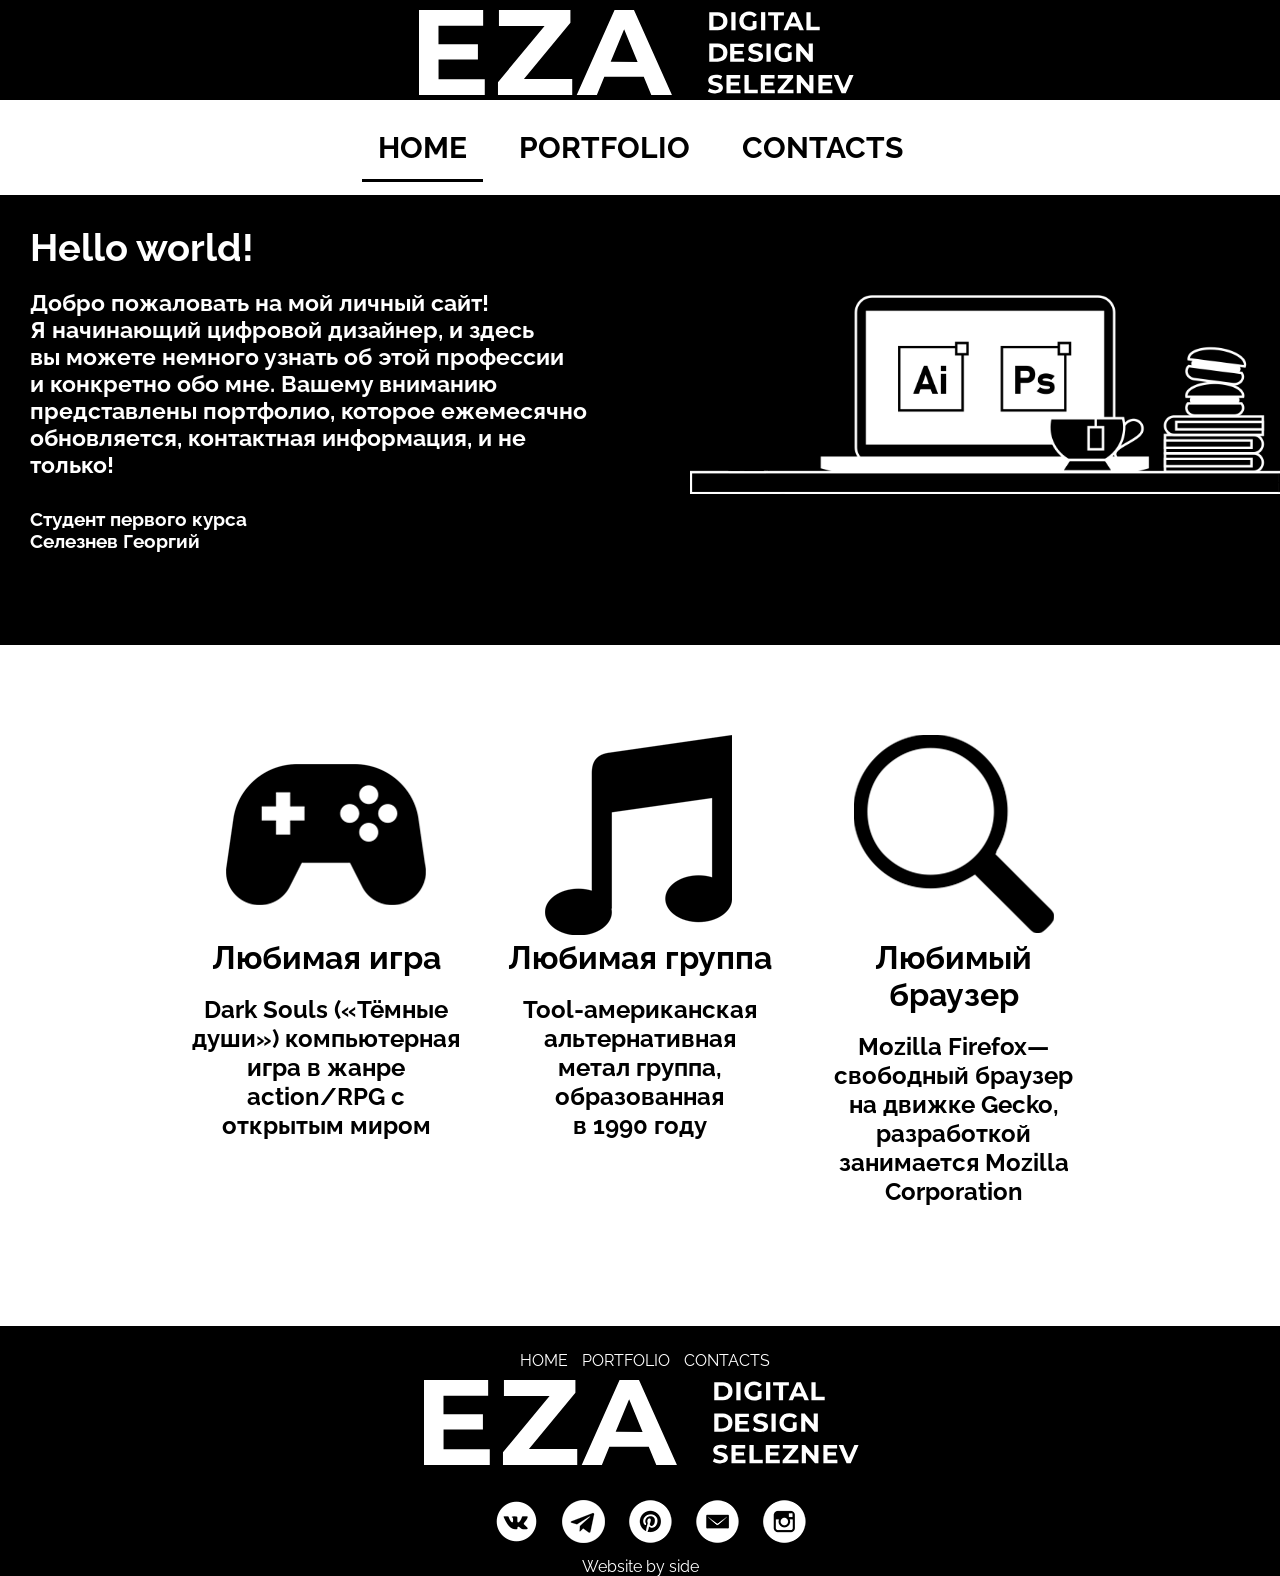
==== index.html @ 8e0a12b2 "Add files via upload" ====
<!DOCTYPE html>
<html>
<head>
    <meta charset="UTF-8">
    <link rel="stylesheet" href="style.css">
    <link href="https://fonts.googleapis.com/css2?family=Raleway&display=swap" rel="stylesheet">
</head>
<body>
    <header>
        <div class="logo">
            <a href="index.html"><img class="graficlogo" src="img/my_logo.svg" alt="Logo"></a>
        </div>
        <nav>
            <div class="topnav" id="myTopnav">
            <div class="menu" ><a href="index.html" class="mm" >HOME</a></div>
            <div class="menu"> <a href="portfolio.html">PORTFOLIO</a></div>
            
            <div class="menu">  <a href="contacts.html">CONTACTS</a></div>
            </div>
        </nav>
    </header>
    <main>
        <div class="block1">
            <div class="block2" class="dv">
            <p><h1 class="hello">Hello world!</h1><br><h2>Добро пожаловать на мой личный сайт!
                <br>Я начинающий цифровой дизайнер, и здесь <br> вы можете немного узнать об этой профессии <br>и конкретно обо мне.
                    Вашему вниманию представлены портфолио, которое ежемесячно обновляется, контактная информация, и не только!</h2>
                <h4>Студент первого курса<br>Селезнев Георгий</h4></p>
            </div>
            <div class="block3" class="dv">
            <img src="img/icon_preview.png" alt="" class="icon_preview" >
            </div>
        </div> 
        <div class="advantagers__container">
            <div class="advantagers">
                <div class="advantagers__item">
                    <a href="https://ru.wikipedia.org/wiki/Dark_Souls" target="_blank"><img src="img/game_icon.png" alt=""></a>
                    <h1>Любимая игра</h1><br><h2>Dark Souls («Тёмные души») компьютерная игра в жанре action/RPG с открытым миром</h2>
                </div>
                <div class="advantagers__item"> 
                    <a href="https://toolband.com/" target="_blank"><img src="img/music_icon.png" alt=""></a>
                    <h1>Любимая группа</h1><br><h2>Tool-американская альтернативная метал группа, образованная <br> в 1990 году</h2>
                </div>
                <div class="advantagers__item">
                    <a href="https://www.mozilla.org/ru/" target="_blank"><img src="img/browser_icon.png" alt=""></a>
                    <h1>Любимый браузер</h1><br><h2>Mozilla Firefox—свободный браузер на движке Gecko, разработкой занимается Mozilla Corporation</h2>
            </div>
        </div>
    </main>
    <footer>
        <nav>
                <a href="index.html">HOME</a>
                <a href="portfolio.html">PORTFOLIO</a>
                
                <a href="contacts.html">CONTACTS</a>
        </nav>
        <div class="logo">
            <a href="index.html.html"><img class="graficlogo" src="img/my_logo.svg" alt=""></a>
        </div>
        <div class="social">
            <a href="https://vk.com/s_i_d_e"><img src="img/footer_icon1.png" alt=""></a>
            <a href="https://t.me/Seleznevg"><img src="img/footer_icon2.png" alt=""></a>
            <a href="https://pinterest.com/dark0527"><img src="img/footer_icon3.png" alt=""></a>
            <a href="mailto:ujif245@gmail.com"><img src="img/footer_icon4.png" alt=""></a>
            <a href="https://www.instagram.com/kmfkg_byside/?hl=ru"><img src="img/footer_icon5.png" alt=""></a>
        </div>
        <p>Website by side</p>
    </footer>
</body>
</html>
---- style.css ----
*{
    margin: 0;
    padding: 0;
}
a{
    text-decoration: none;
}
li{
    text-decoration: none;
    list-style: none;
}
body{
    font-family: 'Raleway', sans-serif;
}
.logo{
    background: #000;
    height: 100px;
    display: flex;
    justify-content:center;
}
.graficlogo{
    padding:10px 0 5px 0;
    height: 100px;
    box-sizing: border-box;
}

.menu{
    
    margin: 0 10px;
    
} 
.topnav{
    display: flex;
    
    justify-content:center; 
    margin-top: 30px;
    text-align: center;
}
.topnav a{
     color: #000;
    text-align: center;
    padding: 14px 16px;
    font-size: 30px;
    font-weight:bold;
}
.mm{
    border-bottom: 3px solid rgb(0, 0, 0);
}
.topnav a:hover{
    border-bottom: 3px solid rgb(0, 0, 0);
}
.menu:hover{
    
    color: black;
    transform: scale(1.2);
    

}

}
.border_bottom{
    border-bottom: 1px solid rgb(0, 0, 0);
}
.topnav .icon{
    display: none;
}
.mw-100{
    width: 100%;
}
.advantagers__container{
    display: flex;
    justify-content: center;
}
.advantagers{
    padding-top: 40px;
    padding-bottom: 40px;
    width: 70%;
    display: flex;
    justify-content: space-between;
    text-align: center;
    flex-wrap: wrap;
}
.advantagers__item{
    width: 30%;
}
.contacts__container{
    display: flex;
    justify-content: center;
}
.contacts{
    padding-top: 40px;
    padding-bottom: 40px;
    width: 60%;
    display: flex;
    justify-content: space-between;
    text-align: center;
    flex-wrap: wrap;
    margin-top: 40px;
    margin-bottom: 12px;
}
.contacts2{
    width: 100%;
    display: flex;
    justify-content: center;
    text-align: center;
    flex-wrap: wrap;
}
.contacts__item2{
    width: 30%;
    margin: 0 38px;
}
.contacts img{
    width: 150px;
}
.contacts__item{
    width: 25%;
    margin: 20px;
}
.advantagers__item:hover{
    transform: scale(1.2);
}
.hello{
    font-size: 60px;
    background-color: rgb(0, 0, 0);
}
.block1{
    background-color: rgb(0, 0, 0);
    width: 100%;
    height: 300px;
    margin-top: 30px;
    margin-bottom: 200px;
    display: flex;
    justify-content:center;
    text-align: left;
}
.block2{
    width: 50%;
    height: 450px;
    background-color: rgb(0, 0, 0);
}
.block3{
    width: 50%;
    height: 450px;
    background-color: #000000;
}
.icon_preview{
    background: #000;
    max-width: 100%;
    padding: 100px 0 0 50px;
    max-height: 400px;
    box-sizing: border-box;
} 
.block2 h1{
    font-size: 3vw;
    color: #fff;
    padding-left: 30px;
    padding-top: 30px;
}
.block2 h2{
    color: #fff;
    font-size: 1.8vw;
    padding-top: 0;
    padding-left: 30px;
    padding-right: 30px;
}
.block2 h4{
    font-size: 1.5vw;
    color: #fff;
    text-align: left;
    padding-top: 30px;
    padding-left: 30px;
}
footer{
    width: 100%;
    height: auto;
    background: #000;
    margin-top: 80px;
    text-align: center;
    padding-top: 25px;
}
footer a{
    color: white;
    font-style: 14px;
    margin-left: 10px;
}
footer p{
    color: white;
}
footer nav a:hover{
    border-bottom: 1px solid white;
}
.social img{
    margin-left: 10px;
    margin-bottom: 10px;
    margin-top: 30px;
}
.social img:hover{
    background: #494949;
    border-radius: 50%;
}
.project{
    margin-top: 20px;
}
.gallery {
    width: 80%;
    margin: auto;
    display: flex;
    flex-wrap: wrap;
    margin-bottom: 50px;
    justify-content: space-between;
}
.photo_item{
    margin-top: 20px;
}
.photo_item img{
    border-style: border-box;
    width: 271px;   
    filter: grayscale(100%);
}
.photo_item img:hover{
    z-index: 1;
    position: relative;
    transform: scale(2.2);
    filter: grayscale(0%);
    transition: 1s;
}
.photo_item img:not(:hover){
    transition: 1s;
}
main .zakaz {
    text-align: center;
}
.zakaz{
    font-size: 80px;
    margin-bottom: 200px;
    margin-top: 140px;
}
.advantagers__container2{
    display: flex;
    justify-content: center;
}
.advantagers2{
    padding-top: 40px;
    padding-bottom: 40px;
    width: 85%;
    display: flex;
    justify-content: space-between;
    text-align: center;
    flex-wrap: wrap;
}
.advantagers__item2{
    width: 50%;
}
@media screen and (max-width: 768px) {
    .topnav a:not(:first-child) {
        display: none;
    }
    .topnav a.icon{
        float: right;
        margin-top: -17px;
        display: block;
        color: black;
    }
    nav{
        width: 100%;
        height: 100px;
    }
    .advantagers__item{
        width: 45%;
    }
    .photo_item{
        width: 45%;
        margin-left: 10px;
    }
}
@media screen and (max-width: 420px) {
    .advantagers{
        flex-direction: column;
    }
    .advantagers__item{
        width: 100%;
    }
    .project{
        display: flex;
        justify-content: center;
        align-items: center;
    }
    .gallery{
        width: auto;
        margin: auto;
    }
    .photo_item{
        width: 70%;
        margin: 0 auto;
    }
    .a3 img{
        width: 100%;
        margin: auto;
    }
}
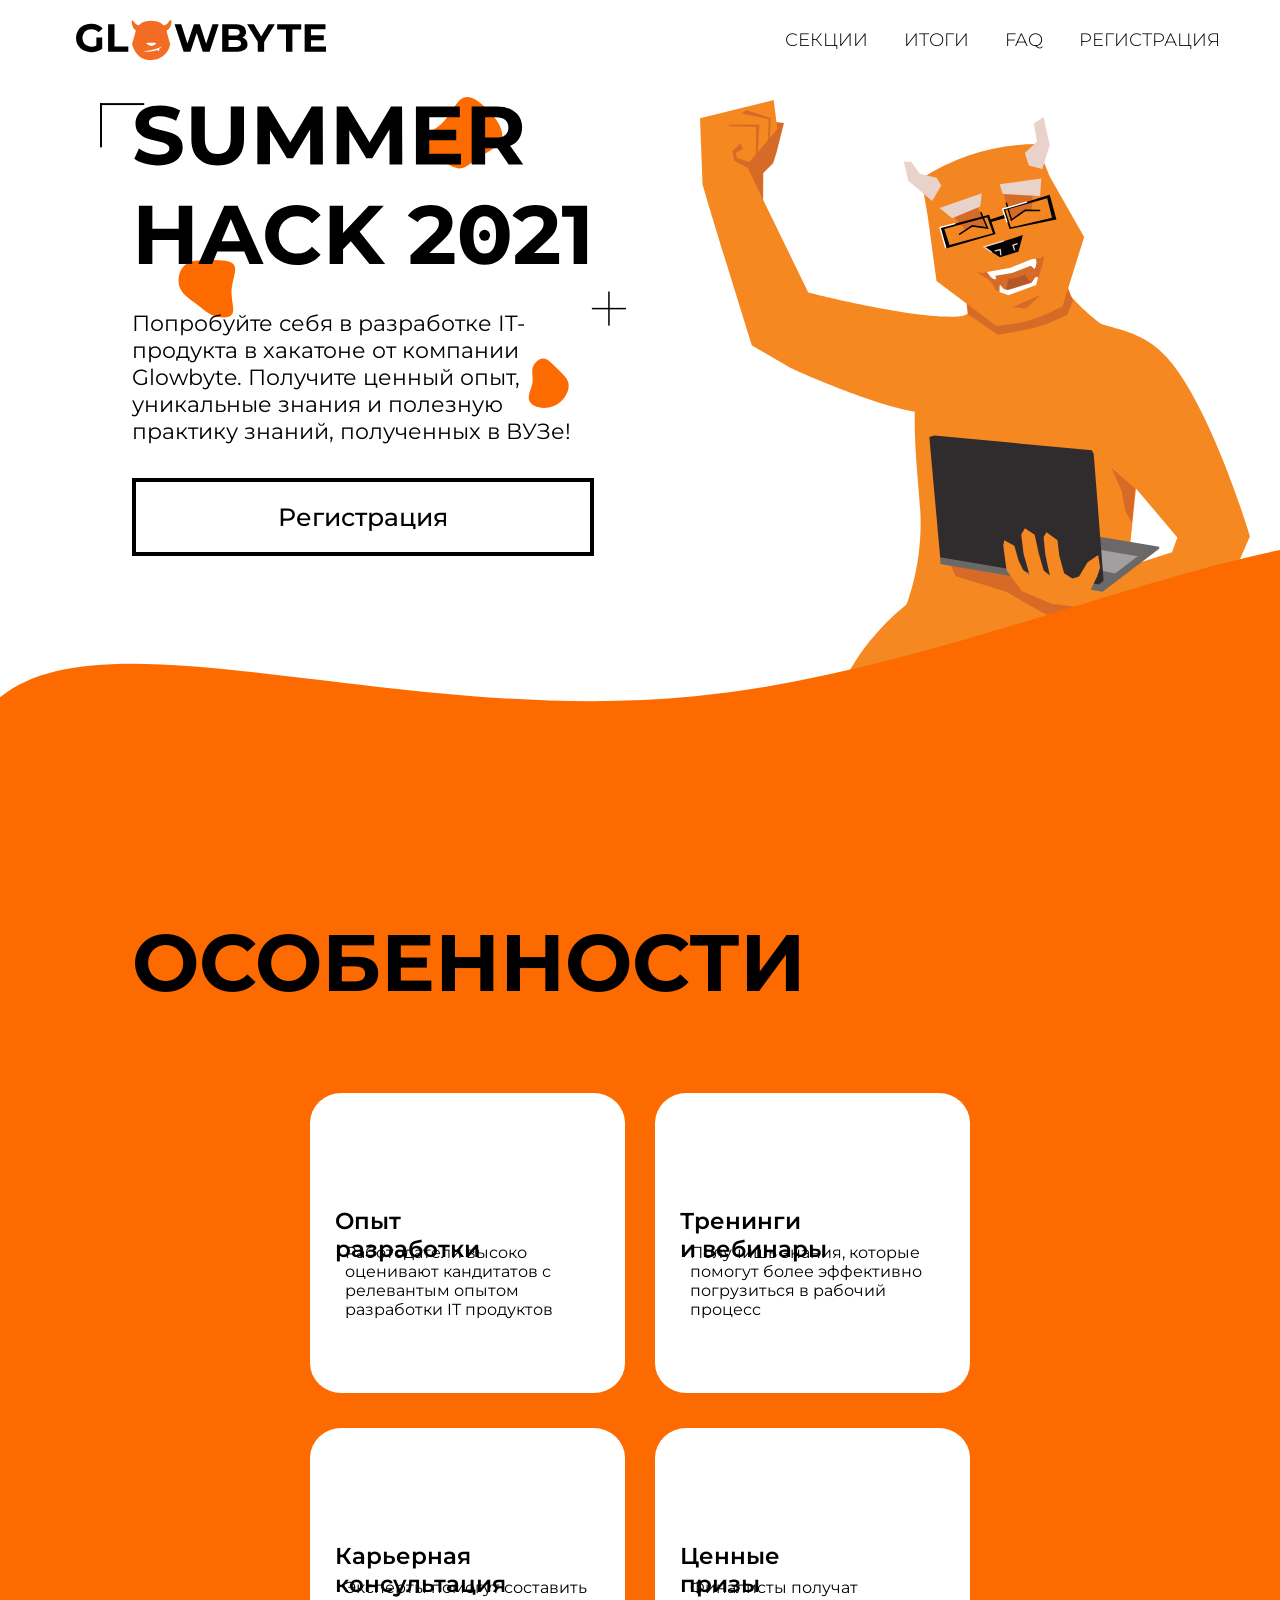
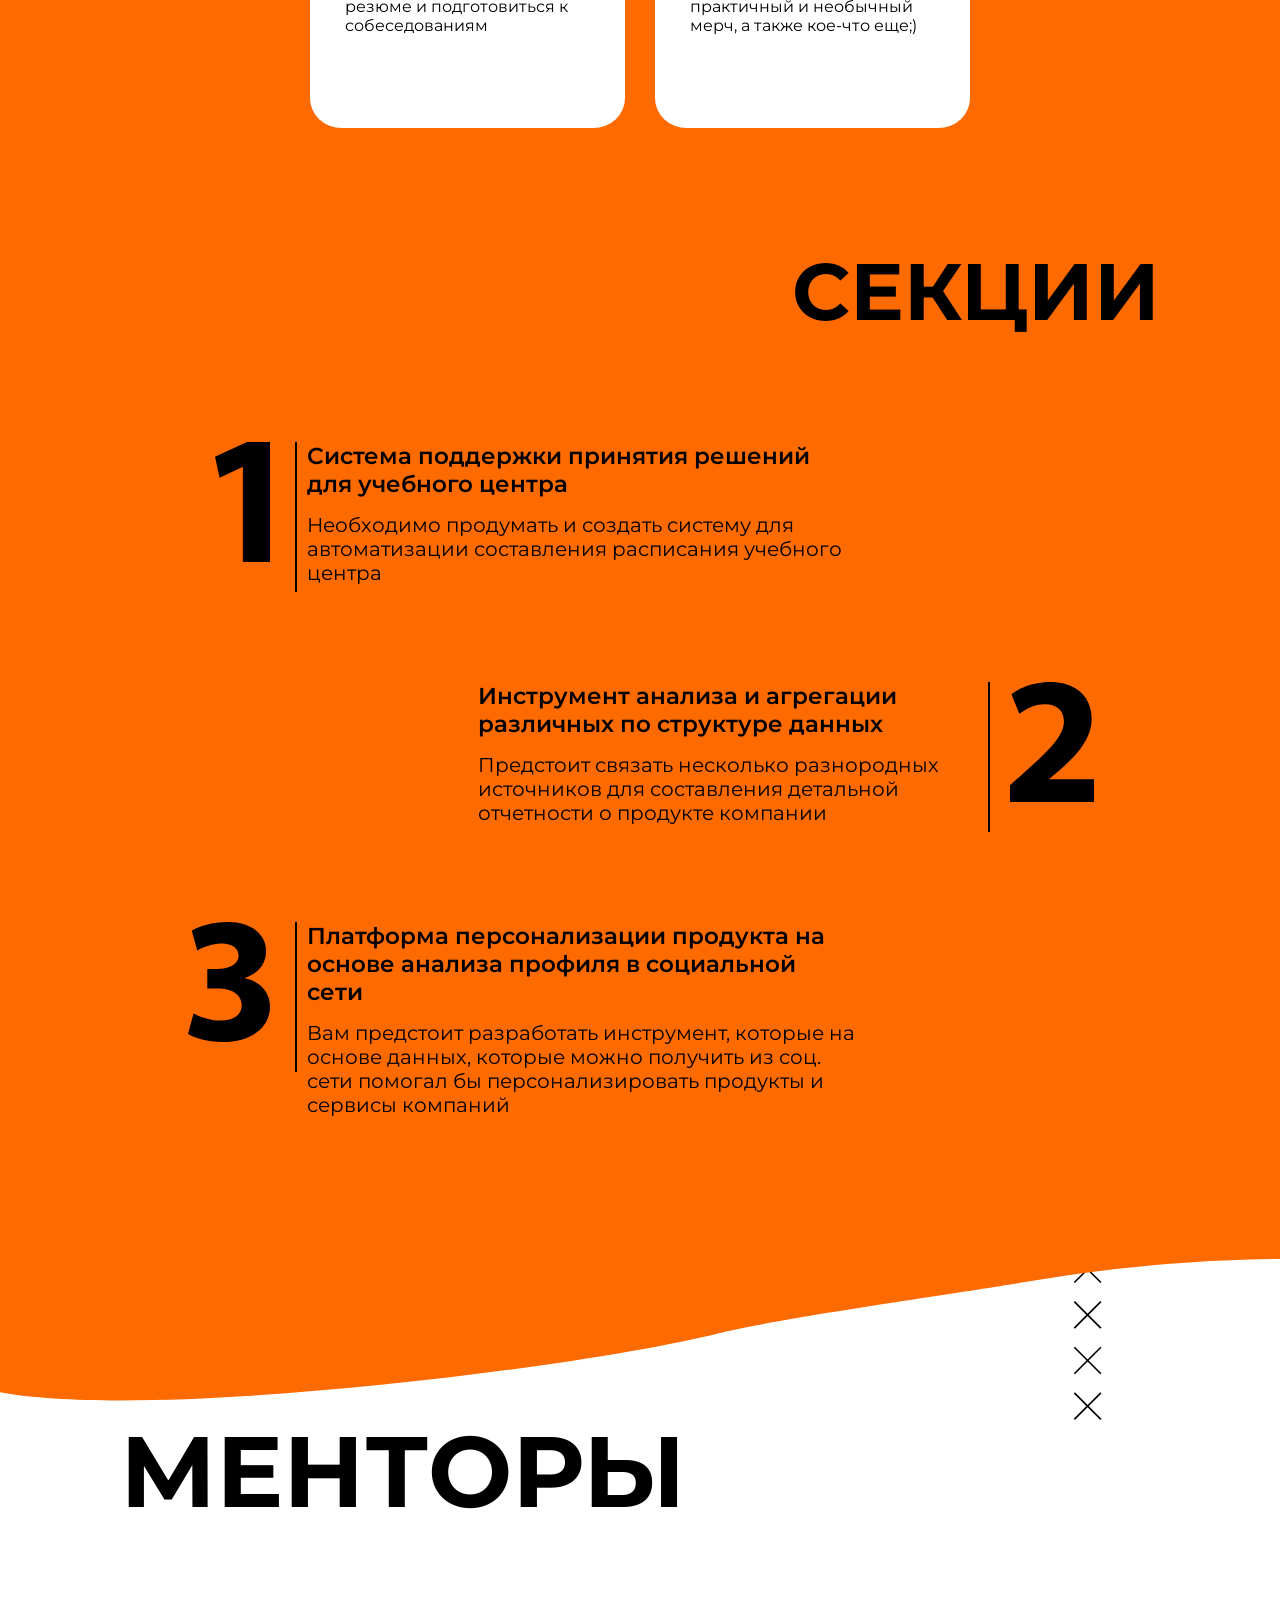
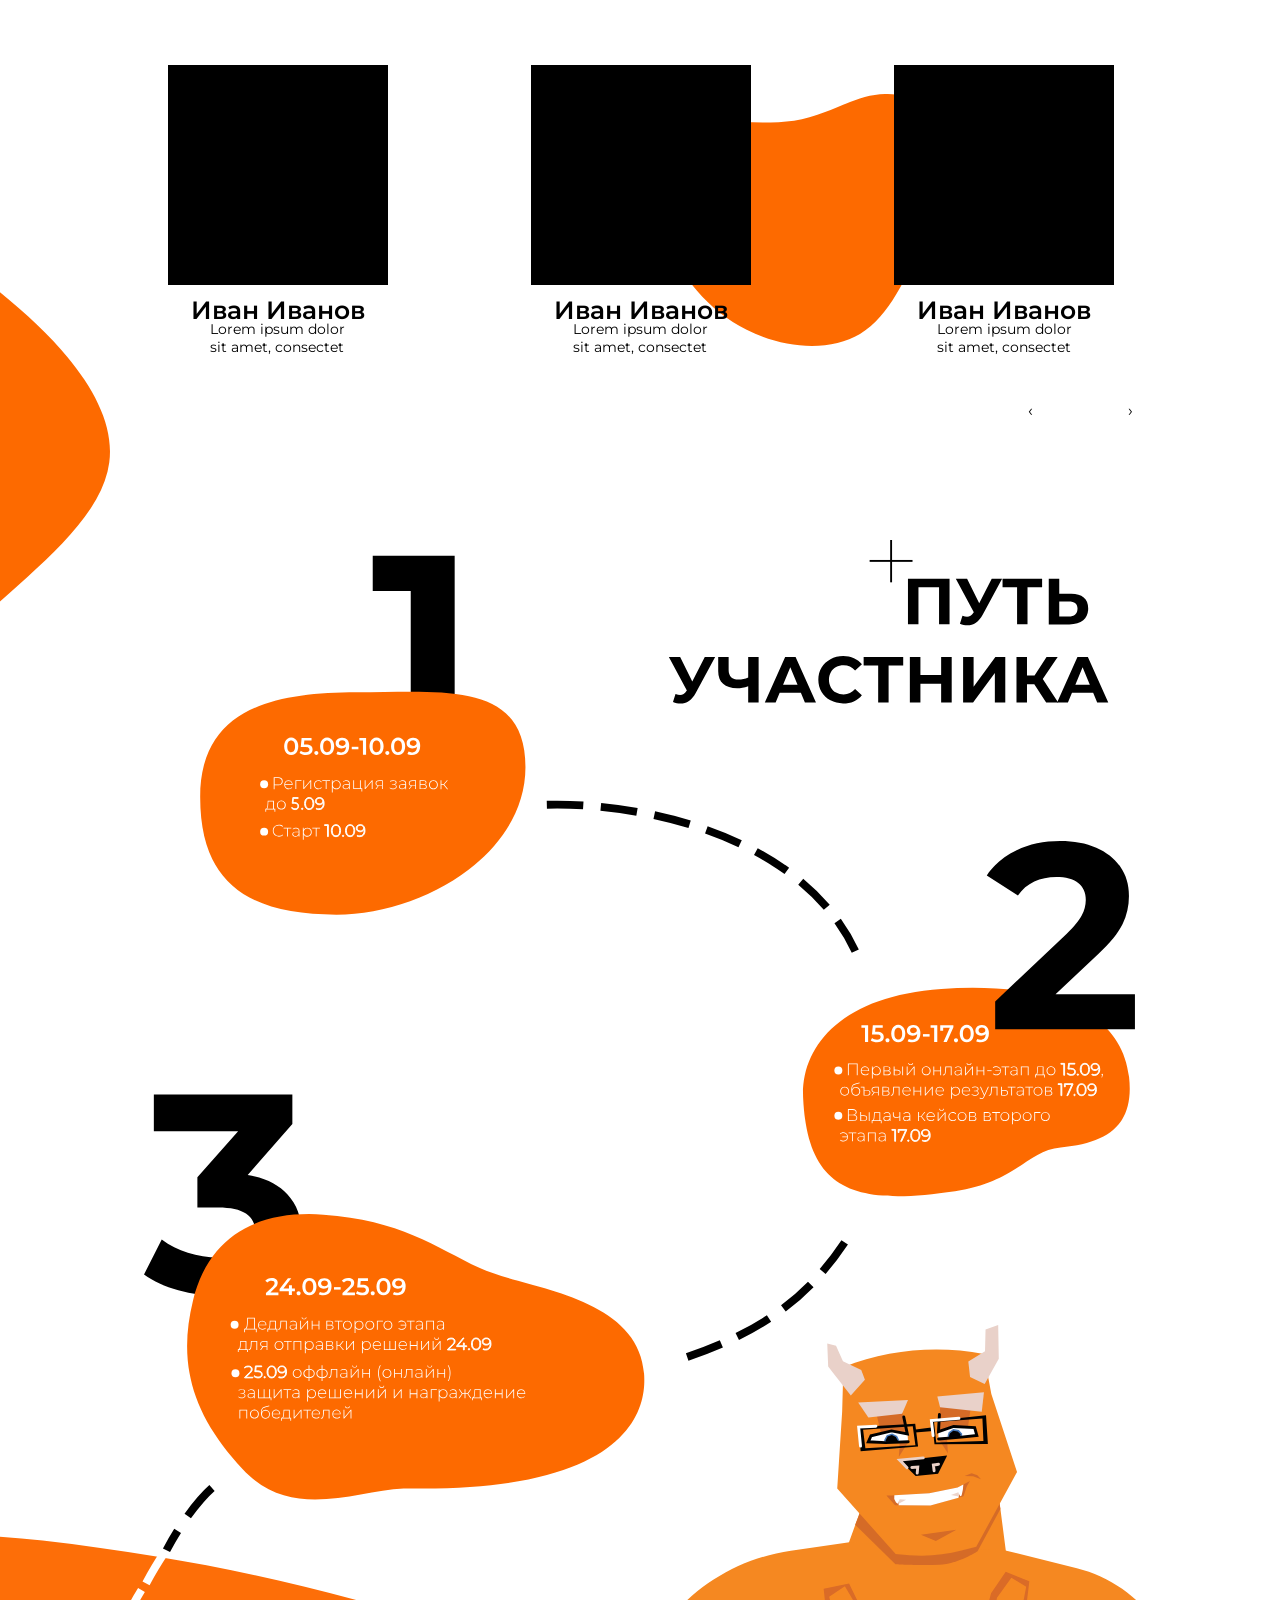
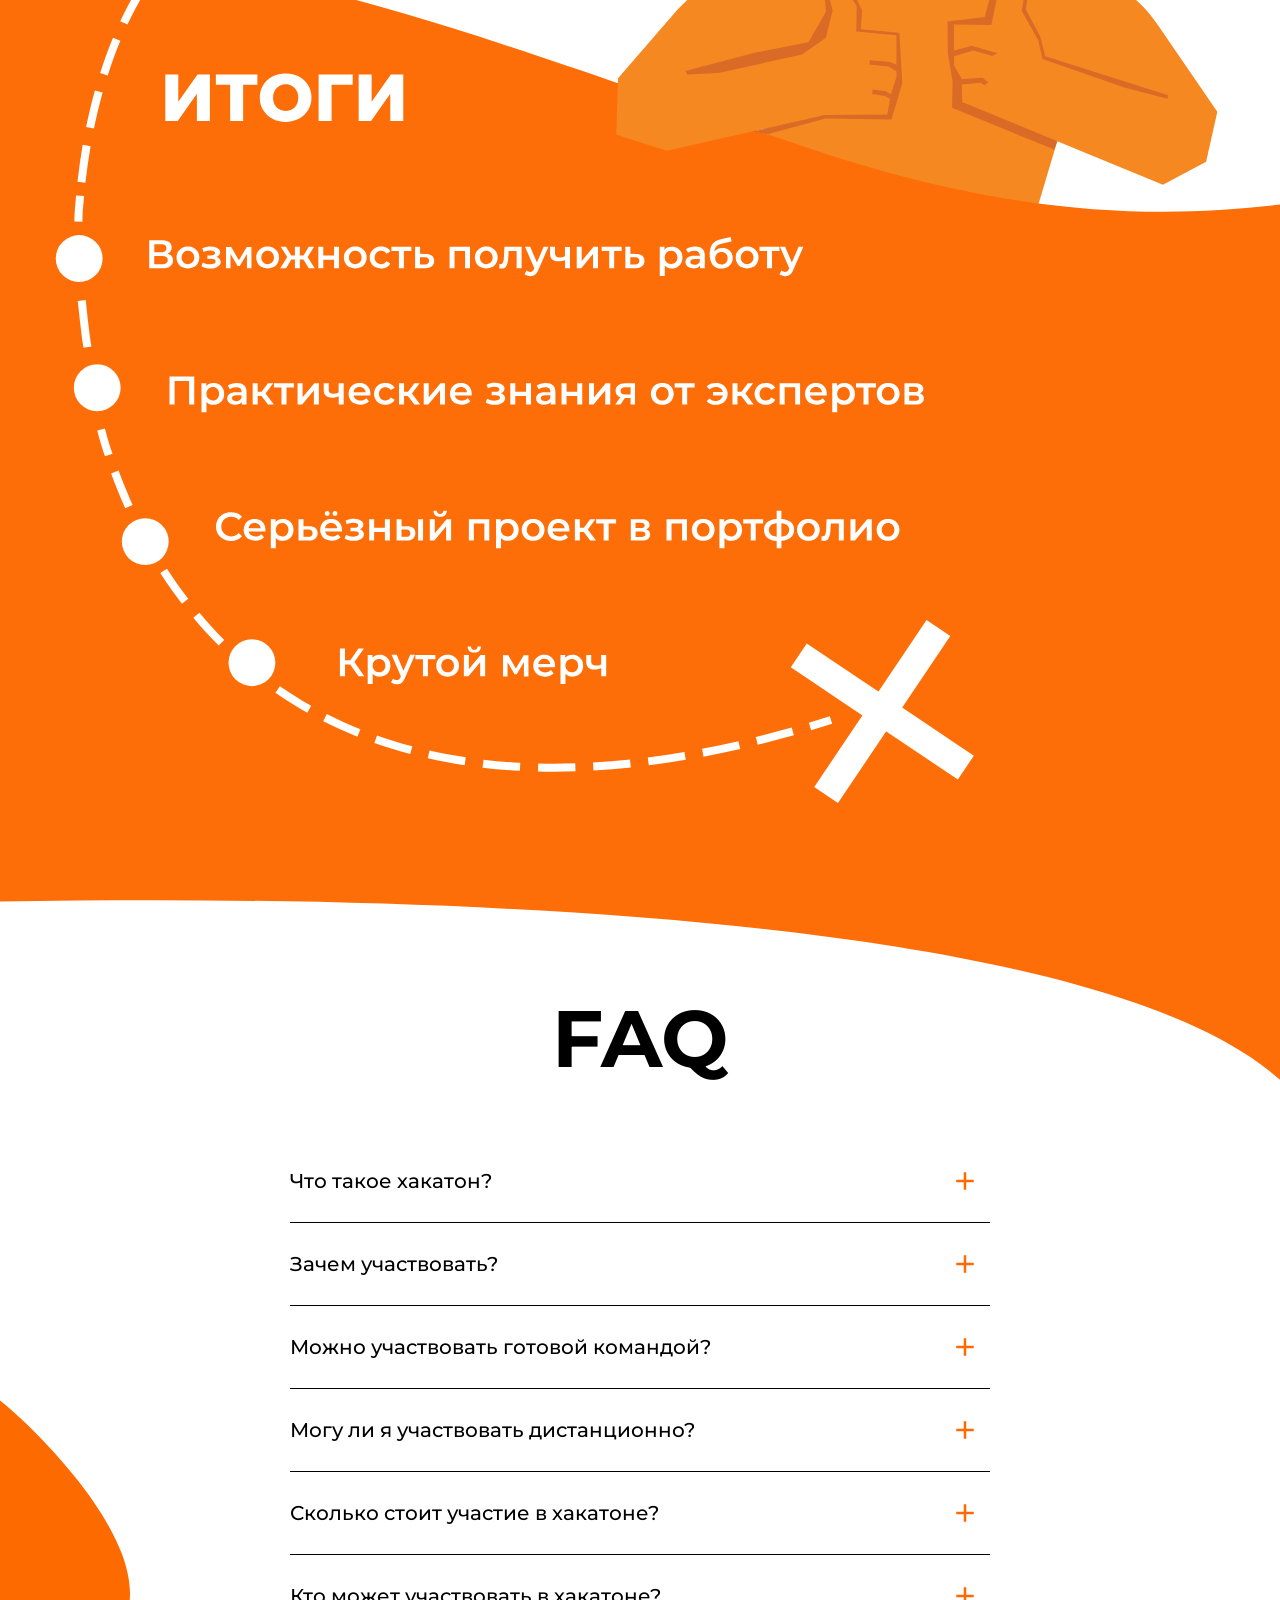
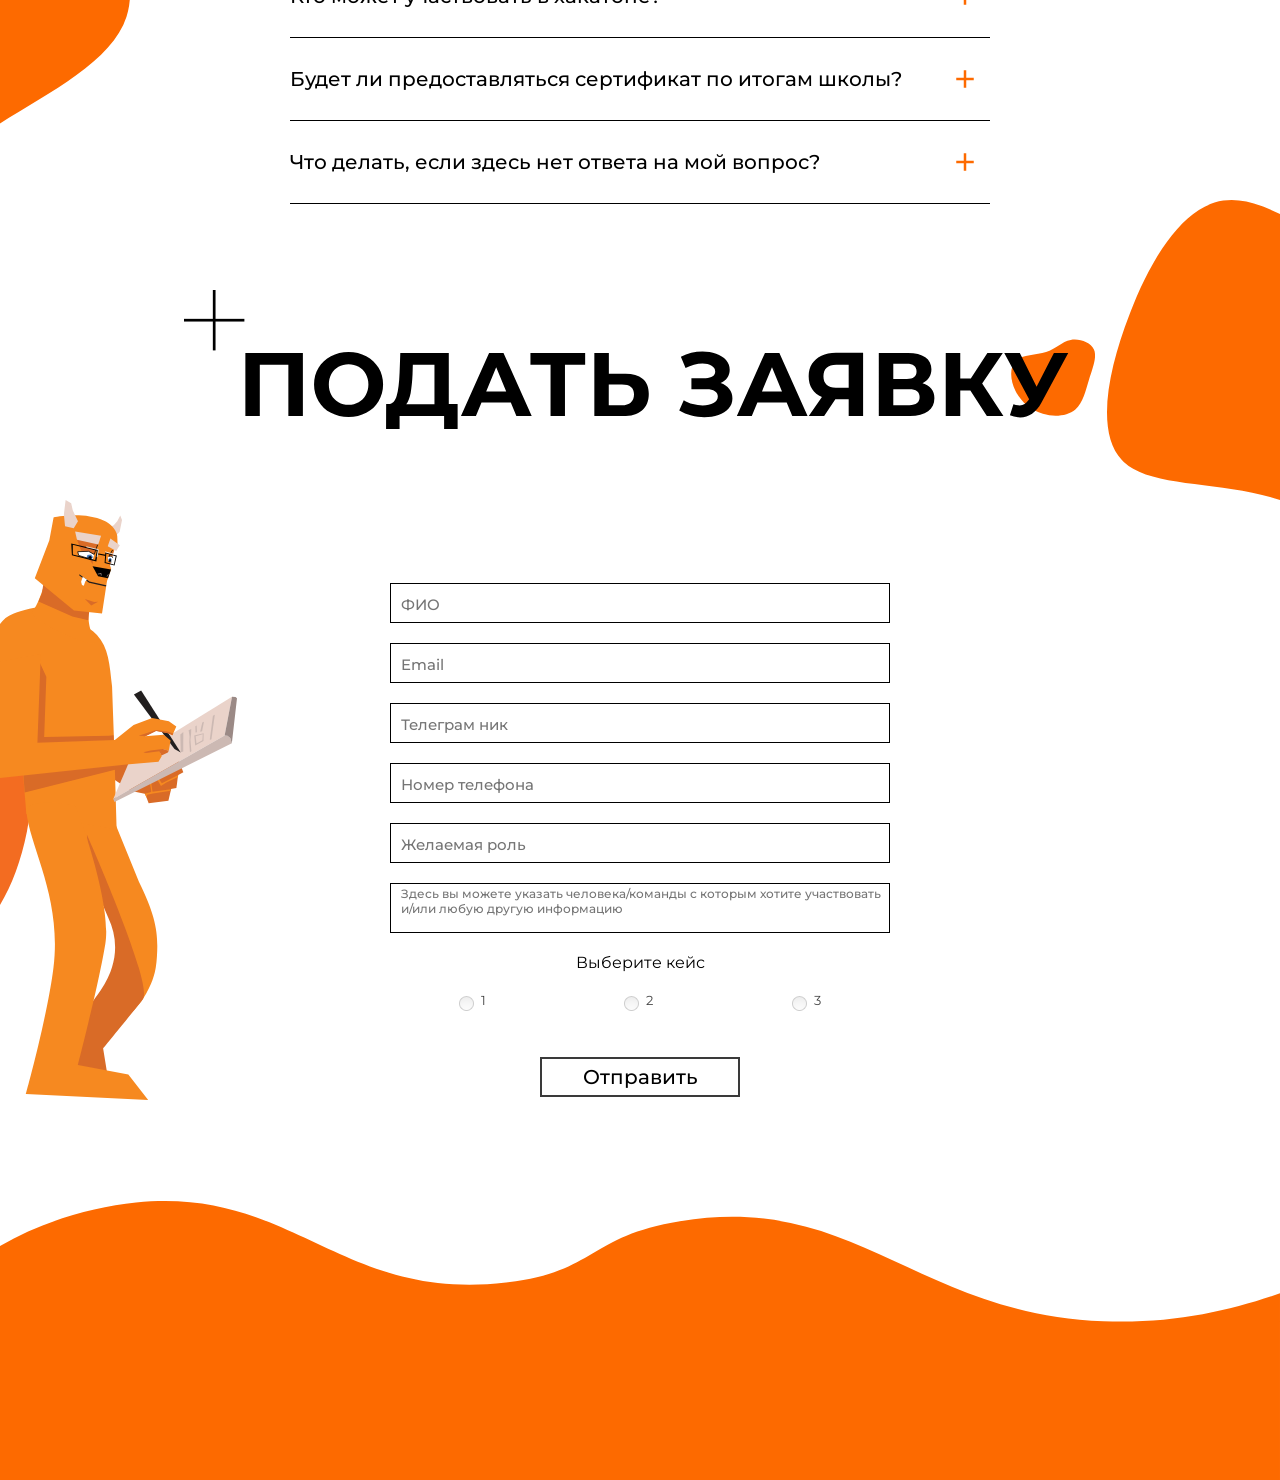
==== commit 74ee7389: "Add files via upload" ====
--- a/index.html
+++ b/index.html
@@ -1,70 +1,471 @@
 <!DOCTYPE html>
-<html>
+<html lang="en">
 <head>
     <meta charset="UTF-8">
-    <link rel="stylesheet" href="style.css">
-    <link href="https://fonts.googleapis.com/css2?family=Raleway&display=swap" rel="stylesheet">
-</head>
-<body>
-    <header>
-        <div class="logo">
-            <a href="index.html"><img class="graficlogo" src="img/my_logo.svg" alt="Logo"></a>
+    <meta http-equiv="X-UA-Compatible" content="IE=edge">
+    <meta name="viewport" content="width=device-width, initial-scale=1.0">
+    <title>Хакатон</title>
+    <link rel="stylesheet" href="style.css" />
+    <link rel="preconnect" href="https://fonts.googleapis.com">
+    <link rel="preconnect" href="https://fonts.gstatic.com" crossorigin>
+    <link href="https://fonts.googleapis.com/css2?family=Montserrat:wght@200;300;400;500;600;700&display=swap"
+    rel="stylesheet">
+    <link rel="stylesheet" href="owl.carousel.min.css">
+    <link rel="stylesheet" href="owl.theme.default.min.css">
+<body id="hid1">
+    <div class="header_back"></div>
+    <header class="header">
+        <div class="containerhh header__container">
+            <div class="menu-burger__header">
+                <span></span>
+            </div>
+    
+            <a href="#hid1" class="logo"></a>
+            <nav class="header__nav">
+                <ul class="menu header__menu">
+                    <li><a href="#hid3" class="menu__item">Секции</a></li>
+                    <li><a href="#hid6" class="menu__item">Итоги</a></li>
+                    <li><a href="#hid7" class="menu__item">FAQ</a></li>
+                    <li><a href="#hid8" class="menu__item">Регистрация</a></li>
+                </ul>
+            </nav>
         </div>
-        <nav>
-            <div class="topnav" id="myTopnav">
-            <div class="menu" ><a href="index.html" class="mm" >HOME</a></div>
-            <div class="menu"> <a href="portfolio.html">PORTFOLIO</a></div>
-            
-            <div class="menu">  <a href="contacts.html">CONTACTS</a></div>
-            </div>
-        </nav>
     </header>
-    <main>
-        <div class="block1">
-            <div class="block2" class="dv">
-            <p><h1 class="hello">Hello world!</h1><br><h2>Добро пожаловать на мой личный сайт!
-                <br>Я начинающий цифровой дизайнер, и здесь <br> вы можете немного узнать об этой профессии <br>и конкретно обо мне.
-                    Вашему вниманию представлены портфолио, которое ежемесячно обновляется, контактная информация, и не только!</h2>
-                <h4>Студент первого курса<br>Селезнев Георгий</h4></p>
-            </div>
-            <div class="block3" class="dv">
-            <img src="img/icon_preview.png" alt="" class="icon_preview" >
-            </div>
-        </div> 
-        <div class="advantagers__container">
-            <div class="advantagers">
-                <div class="advantagers__item">
-                    <a href="https://ru.wikipedia.org/wiki/Dark_Souls" target="_blank"><img src="img/game_icon.png" alt=""></a>
-                    <h1>Любимая игра</h1><br><h2>Dark Souls («Тёмные души») компьютерная игра в жанре action/RPG с открытым миром</h2>
-                </div>
-                <div class="advantagers__item"> 
-                    <a href="https://toolband.com/" target="_blank"><img src="img/music_icon.png" alt=""></a>
-                    <h1>Любимая группа</h1><br><h2>Tool-американская альтернативная метал группа, образованная <br> в 1990 году</h2>
-                </div>
-                <div class="advantagers__item">
-                    <a href="https://www.mozilla.org/ru/" target="_blank"><img src="img/browser_icon.png" alt=""></a>
-                    <h1>Любимый браузер</h1><br><h2>Mozilla Firefox—свободный браузер на движке Gecko, разработкой занимается Mozilla Corporation</h2>
-            </div>
+    <div class="main_back_2">
+        <div class="mb3"></div>
+        <div class="mb4"></div>
+        <div class="mb5"></div>
+    </div>
+    <div class="back_monster_1"></div>
+    <div class="back_monster_2"></div>
+    <div class="main_back_011"></div>
+    <div class="main_back">
+        <div class="mb_1"></div>
+        <div class="mb_2"></div>
+        <div class="mb_3"></div>
+    </div>
+    <div class="main_back_3"></div>
+    <div class="main_back_4"></div>
+    <div class="big_container">
+        <div class="container">
+            <div class="back">
+                <div class="main_page">
+                    <div class="main_page01">
+                        <div class="left">
+                            <div class="h_text dvg_h"></div>
+                            <div class="container_regular_text">
+                                <div class="regular_text">
+                                    Попробуйте себя в разработке IT-продукта в хакатоне от компании Glowbyte. Получите ценный опыт, уникальные знания и
+                                    полезную практику знаний, полученных в ВУЗе!
+                                </div>
+                                <div class="head_monster"></div>
+                            </div>
+                            <div class="container_button">
+                                <a href="#hid8" class="grand_button">Регистрация</a>
+                            </div>
+                            <div class="block"></div>
+                        </div>
+                        <div class="right">
+
+                        </div>
+                    </div>
+                </div>
+            </div>
+            <div class="page_2">
+                <div class="p2_h">
+                    <div class="p2_h01">
+                        ОСОБЕННОСТИ
+                    </div>
+                    <div class="p2_h02">
+                        
+                    </div>
+                    <div class="square_container">
+                        <div class="square">
+                            <div class="square_h">
+                                Опыт<br>разработки
+                            </div>
+                            <div class="square_r">
+                                Работодатели высоко оценивают кандитатов с релевантым опытом разработки IT продуктов
+                            </div>
+                        </div>
+                        <div class="square">
+                            <div class="square_h">
+                                Тренинги<br>и вебинары
+                            </div>
+                            <div class="square_r">
+                                Получишь знания, которые помогут более эффективно погрузиться в рабочий процесс
+                            </div>
+                        </div>
+                        <div class="square">
+                            <div class="square_h">
+                                Карьерная<br>консультация
+                            </div>
+                            <div class="square_r">
+                                Эксперты помогут составить резюме и подготовиться к собеседованиям
+                            </div>
+                        </div>
+                        <div class="square">
+                            <div class="square_h">
+                                Ценные<br>призы
+                            </div>
+                            <div class="square_r">
+                                Финалисты получат практичный и необычный мерч, а также кое-что еще;)
+                            </div>
+                        </div>
+                    </div>
+                </div>
+            </div>
+            <div class="page_3">
+                <div class="p3_h" id="hid3">
+                    СЕКЦИИ
+                </div>
+                <div class="big_sec">
+                    <div class="secsec">
+                        <div class="sec_squared_one"></div>
+                        <div class="sec_text">
+                            <div class="sec_h">
+                                Система поддержки принятия решений для учебного центра 
+                            </div>
+
+                            Необходимо продумать и создать систему для автоматизации составления расписания учебного центра
+                        </div>
+                    </div>
+                    <div class="secsecr">
+                        <div class="sec_squared_two"></div>
+                        <div class="sec_textr">
+                            <div class="sec_h">Инструмент анализа и агрегации различных по структуре данных</div>
+                            Предстоит связать несколько разнородных источников для составления детальной отчетности о продукте компании
+                        </div>
+                    </div>
+                    <div class="secsec">
+                        <div class="sec_squared_three"></div>
+                        <div class="sec_text">
+                            <div class="sec_h">Платформа персонализации продукта на основе анализа профиля в социальной сети</div>
+                                Вам предстоит разработать инструмент, которые на основе данных, которые можно получить из соц. сети помогал бы
+                                персонализировать продукты и сервисы компаний
+                        </div>
+                    </div>
+                </div>
+            </div>
+            <div class="page_4">
+                <div class="p4_h">МЕНТОРЫ
+                </div>
+                <div class="owl-carousel owl-theme item_house">
+                    <div class="item">
+                        <div class="squ_owl"></div>
+                        <div class="item12">
+                            Иван Иванов
+                        </div>
+                        <div class="item11">
+                            Lorem ipsum dolor <br>
+                            sit amet, consectet 
+                        </div>
+                    </div>
+                    <div class="item">
+                        <div class="squ_owl"></div>
+                        <div class="item12">
+                            Иван Иванов
+                        </div>
+                        <div class="item11">
+                            Lorem ipsum dolor <br>
+                            sit amet, consectet
+                        </div>
+                    </div>
+                    <div class="item">
+                        <div class="squ_owl"></div>
+                        <div class="item12">
+                            Иван Иванов
+                        </div>
+                        <div class="item11">
+                            Lorem ipsum dolor <br>
+                            sit amet, consectet
+                        </div>
+                    </div>
+                    <div class="item">
+                        <div class="squ_owl"></div>
+                        <div class="item12">
+                            Иван Иванов
+                        </div>
+                        <div class="item11">
+                            Lorem ipsum dolor <br>
+                            sit amet, consectet
+                        </div>
+                    </div>
+                    <div class="item">
+                        <div class="squ_owl"></div>
+                        <div class="item12">
+                            Иван Иванов
+                        </div>
+                        <div class="item11">
+                            Lorem ipsum dolor <br>
+                            sit amet, consectet
+                        </div>
+                    </div>
+                    <div class="item">
+                        <div class="squ_owl"></div>
+                        <div class="item12">
+                            Иван Иванов
+                        </div>
+                        <div class="item11">
+                            Lorem ipsum dolor <br>
+                            sit amet, consectet
+                        </div>
+                    </div>
+                    <div class="item">
+                        <div class="squ_owl"></div>
+                        <div class="item12">
+                            Иван Иванов
+                        </div>
+                        <div class="item11">
+                            Lorem ipsum dolor <br>
+                            sit amet, consectet
+                        </div>
+                    </div>
+                    <div class="item">
+                        <div class="squ_owl"></div>
+                        <div class="item12">
+                            Иван Иванов
+                        </div>
+                        <div class="item11">
+                            Lorem ipsum dolor <br>
+                            sit amet, consectet
+                        </div>
+                    </div>
+                    <div class="item">
+                        <div class="squ_owl"></div>
+                        <div class="item12">
+                            Иван Иванов
+                        </div>
+                        <div class="item11">
+                            Lorem ipsum dolor<br> 
+                            sit amet, consectet
+                        </div>
+                    </div>
+                    <div class="item">
+                        <div class="squ_owl"></div>
+                        <div class="item12">
+                            Иван Иванов
+                        </div>
+                        <div class="item11">
+                            Lorem ipsum dolor <br>
+                            sit amet, consectet
+                        </div>
+                    </div>
+                    <div class="item">
+                        <div class="squ_owl"></div>
+                        <div class="item12">
+                            Иван Иванов
+                        </div>
+                        <div class="item11">
+                            Lorem ipsum dolor <br>
+                            sit amet, consectet
+                        </div>
+                    </div>
+                    <div class="item">
+                        <div class="squ_owl"></div>
+                        <div class="item12">
+                            Иван Иванов
+                        </div>
+                        <div class="item11">
+                            Lorem ipsum dolor <br>
+                            sit amet, consectet
+                        </div>
+                    </div>
+                </div>
+            </div>
+            <div class="page_5" >
+                
+            </div>
+            <div class="page_6" id="hid6">
+                <div class="p6_h">
+                
+                </div>
+                <div class="regular_text_6">
+                
+                </div>
+            </div>
+            <div class="page_7">
+                <section>
+                    <div class="p7_h" id="hid7">FAQ</div>
+                    <div class="faq">
+                        <div class="qustion">
+                            <h3> Что такое хакатон? </h3>
+                            <svg class="svg-circleplus" viewBox="0 0 100 100">
+                                <line x1="32.5" y1="50" x2="67.5" y2="50" stroke-width="5"></line>
+                                <line x1="50" y1="32.5" x2="50" y2="67.5" stroke-width="5"></line>
+                            </svg>
+                        </div>
+                        <div class="answer">
+                            <p>
+                                Хакатон - соревнование кодеров, аналитиков, проджект-менеджеров, data science специалистов и вообще
+                                любых заинтересованных людей в разработке IT продукта за ограниченное время.
+                            </p>
+                        </div>
+                    </div>
+                    <div class="faq">
+                        <div class="qustion">
+                            <h3> Зачем участвовать? </h3>
+                            <svg class="svg-circleplus" viewBox="0 0 100 100">
+                                <line x1="32.5" y1="50" x2="67.5" y2="50" stroke-width="5"></line>
+                                <line x1="50" y1="32.5" x2="50" y2="67.5" stroke-width="5"></line>
+                            </svg>
+                        </div>
+                        <div class="answer">
+                            <p>
+                                Благодаря участию в хакатоне ты получишь новые знания и опыт, которые очень помогут построить карьеру в
+                                IT. Работодатели очень ценят опыт разработки в рамках хакатонов.
+                            </p>
+                        </div>
+                    </div>
+                    <div class="faq">
+                        <div class="qustion">
+                            <h3> Можно участвовать готовой командой? </h3>
+                            <svg class="svg-circleplus" viewBox="0 0 100 100">
+                                <line x1="32.5" y1="50" x2="67.5" y2="50" stroke-width="5"></line>
+                                <line x1="50" y1="32.5" x2="50" y2="67.5" stroke-width="5"></line>
+                            </svg>
+                        </div>
+                        <div class="answer">
+                            <p>
+                                Да, просто упомяни имена членов команды в комментариях при регистрации.
+                            </p>
+                        </div>
+                    </div>
+                    <div class="faq">
+                        <div class="qustion">
+                            <h3> Могу ли я участвовать дистанционно? </h3>
+                            <svg class="svg-circleplus" viewBox="0 0 100 100">
+                                <line x1="32.5" y1="50" x2="67.5" y2="50" stroke-width="5"></line>
+                                <line x1="50" y1="32.5" x2="50" y2="67.5" stroke-width="5"></line>
+                            </svg>
+                        </div>
+                        <div class="answer">
+                            <p>
+                                Да, ни на каком из этапов хакатона твое геграфическое положение не играет роли, все можно будет сделать
+                                онлайн.
+                            </p>
+                        </div>
+                    </div>
+                    <div class="faq">
+                        <div class="qustion">
+                            <h3> Сколько стоит участие в хакатоне? </h3>
+                            <svg class="svg-circleplus" viewBox="0 0 100 100">
+                                <line x1="32.5" y1="50" x2="67.5" y2="50" stroke-width="5"></line>
+                                <line x1="50" y1="32.5" x2="50" y2="67.5" stroke-width="5"></line>
+                            </svg>
+                        </div>
+                        <div class="answer">
+                            <p>
+                                Участие бесплатное, прям совсем! А еще ты можешь получить предложение о работе по результатам хакатона:)
+                            </p>
+                        </div>
+                    </div>
+                    <div class="faq">
+                        <div class="qustion">
+                            <h3> Кто может участвовать в хакатоне? </h3>
+                            <svg class="svg-circleplus" viewBox="0 0 100 100">
+                                <line x1="32.5" y1="50" x2="67.5" y2="50" stroke-width="5"></line>
+                                <line x1="50" y1="32.5" x2="50" y2="67.5" stroke-width="5"></line>
+                            </svg>
+                        </div>
+                        <div class="answer">
+                            <p>
+                                Будем рады видеть всех желающих. Наибольшую практическую пользу получат те, кто хочет свзять свою жизнь
+                                с миром IT.
+                            </p>
+                        </div>
+                    </div>
+                    <div class="faq">
+                        <div class="qustion">
+                            <h3> Будет ли предоставляться сертификат по итогам школы? </h3>
+                            <svg class="svg-circleplus" viewBox="0 0 100 100">
+                                <line x1="32.5" y1="50" x2="67.5" y2="50" stroke-width="5"></line>
+                                <line x1="50" y1="32.5" x2="50" y2="67.5" stroke-width="5"></line>
+                            </svg>
+                        </div>
+                        <div class="answer">
+                            <p>
+                                Разумеется, каждому участнику, который представит свое решение проедоставляется сертификат.
+                            </p>
+                        </div>
+                    </div>
+                    <div class="faq">
+                        <div class="qustion">
+                            <h3> Что делать, если здесь нет ответа на мой вопрос? </h3>
+                            <svg class="svg-circleplus" viewBox="0 0 100 100">
+                                <line x1="32.5" y1="50" x2="67.5" y2="50" stroke-width="5"></line>
+                                <line x1="50" y1="32.5" x2="50" y2="67.5" stroke-width="5"></line>
+                            </svg>
+                        </div>
+                        <div class="answer">
+                            <p>
+                                Написать на почту pugin.bogdan.work@yandex.ru или в телеграм @bodyaswag
+                            </p>
+                        </div>
+                    </div>
+                </section>
+            </div>
+            <div class="page_8"  id="hid8">
+                <div class="p8_h"></div>
+                    <form action="https://script.google.com/macros/s/AKfycbwZj3394aB8sQVlhvP-N2c0vXOqgJK1ddDuKu9bQYnHdI-WIR8/exec" method="post" class="customForm p8_main gform">
+                        <div class="form-elements p8_main">
+                            <div class="input">
+                                <input type="name" id="text" name="name"  placeholder="ФИО" class="line1 line" required/>
+                            </div>
+                            <div class="input">
+                                <input type="Email" id="text" name="Email"  placeholder="Email" class="line2 line" required/>
+                            </div>
+                            <div class="input">
+                                <input type="text" id="tgname" name="tgname" placeholder="Телеграм ник" class="line3 line" required/>
+                            </div>
+                            <div class="input">
+                                <input type="tell" id="text" name="tell" placeholder="Номер телефона" class="line4 line"/>
+                            </div>		
+                            <div class="input">
+                                <input type="role" id="text" name="role" placeholder="Желаемая роль" class="line4 line" />
+                            </div>
+                            <div>
+                                <textarea type="text" id="textarea" placeholder="Здесь вы можете указать человека/команды с которым хотите участвовать и/или любую другую информацию"></textarea>
+                            </div>
+                            
+                            Выберите кейс
+                            <div class="radioblock">
+                                <div class="radio">1</div>
+                                <div class="radio">2</div>
+                                <div class="radio">3</div>
+                                <div class="clear"></div>
+                                
+                                <input type="hidden" id="radion" />
+                            </div>
+                            
+                            <div class="sendmail button-success pure-button button-xlarge button">
+                                <button type="submit">Отправить</button>
+                            </div>
+                        </div>
+                        <!-- Customise the Thankyou Message People See when they submit the form: -->
+                        <div class="thankyou_message" style="display:none">
+                            <h1 class="thankyou_message_h1">Спасибо за регистрацию!<br></h1>
+                            <h2 class="thankyou_message_h1_01">Мы вернемся к вам с информацией на почту</h2>
+                            <p class="thankyou_message_p">P.S. Иногда письма попадают в спам, проверьте его <br> если не получите письмо от нас
+                                в течении 15 минут <br>
+                                При возникновении вопросов пишите на почту:
+                            <h5>bogdan.pugin@glowbyteconsulting.com </h5>
+                            </p>
+                        </div>
+                    </form>
+                
+            </div>
+            <div class="footer"></div>
         </div>
-    </main>
-    <footer>
-        <nav>
-                <a href="index.html">HOME</a>
-                <a href="portfolio.html">PORTFOLIO</a>
-                
-                <a href="contacts.html">CONTACTS</a>
-        </nav>
-        <div class="logo">
-            <a href="index.html.html"><img class="graficlogo" src="img/my_logo.svg" alt=""></a>
-        </div>
-        <div class="social">
-            <a href="https://vk.com/s_i_d_e"><img src="img/footer_icon1.png" alt=""></a>
-            <a href="https://t.me/Seleznevg"><img src="img/footer_icon2.png" alt=""></a>
-            <a href="https://pinterest.com/dark0527"><img src="img/footer_icon3.png" alt=""></a>
-            <a href="mailto:ujif245@gmail.com"><img src="img/footer_icon4.png" alt=""></a>
-            <a href="https://www.instagram.com/kmfkg_byside/?hl=ru"><img src="img/footer_icon5.png" alt=""></a>
-        </div>
-        <p>Website by side</p>
-    </footer>
+        
+    </div>
+    <div class="bl1"></div>
+    <div class="bl2"></div>
+    <div class="bl3"></div>
+   
+    <script src='https://ajax.googleapis.com/ajax/libs/jquery/3.2.1/jquery.min.js'></script>
+    <script data-cfasync="false" type="text/javascript" src="form-submission-handler.js"></script>
+    <script src="owl.carousel.min.js"></script>
+    <script src="main.js"></script>
 </body>
-</html>+</html>
--- a/style.css
+++ b/style.css
@@ -1,300 +1,4253 @@
 *{
     margin: 0;
-    padding: 0;
 }
 a{
     text-decoration: none;
 }
-li{
+body{
+    font-family: 'Montserrat', sans-serif; 
+    background: white;
+}
+
+
+
+
+.menu__item{
+	color: #000000;
     text-decoration: none;
-    list-style: none;
-}
-body{
-    font-family: 'Raleway', sans-serif;
+	font-family: 'Montserrat';
+	font-weight: 300;
+    font-size: 18px;
+}
+.menu__item:hover{
+	border-bottom: 2px solid #FD6A00;
+}
+header {
+	position: fixed;
+	width: 100%;
+	top: 0;
+	left: 0;
+	z-index: 20;
+	height:100px;
+    
+    display: flex;
+    padding: -5px 0;
+    padding-top: -10px;
+    align-items: center;
+    justify-content: space-between;
+	
+}
+.header_back{
+    position: fixed;
+	width: 100%;
+	top: -3px;
+	left: 0;
+	z-index: 19;
+	height:100px;
+    background-image: url(svg/hheder.svg) ;
+    background-repeat: no-repeat;
+    
 }
 .logo{
-    background: #000;
+		display: block;
+	width: 100px;
+	height: 80px;
+	background-image: url(svg/logo.svg);
+    background-repeat: no-repeat;
+    background-position: left;
+	
+	transform: scale(2.5);
+	margin-left: 11vw;
+}
+
+.containerhh{
+	display: flex;
+	flex-direction: row;
+    width: 100%;
+    max-width: 1700px;
+    margin: 0 auto;
+    padding: 10px;
+    position: relative;
+}
+.header__nav {
+	padding-right: 50px;
+	flex: 1 1 70%;
+    right: 36px;
+    display: block;
+	display: flex;
+	align-items: center;
+	justify-content: flex-end;
+}
+.header__menu {
+    margin-top: -30px;
+    display: flex;
+	position: relative;
+}
+.header__menu li {
+	list-style: none;
+	margin: 0px 0px 0px 36px;
+	color: #000;
+	font-size: 16px;
+	text-transform: uppercase;
+	text-decoration: none;
+}
+
+
+
+.back_monster_1{
+    position: absolute;
+    top: 150px;
+    z-index: 0;
+    right: 0;
+    height: 1250px;
+    width: 900px;
+    background-image: url(svg/monster_1.svg);
+    background-repeat: no-repeat;
+}
+.main_back{
+    top: 720px;
+    width: 100%;
+    height: 2540px;
+    position: absolute;
+    z-index: 1;
+
+    display: flex;
+    flex-direction: column;
+}
+.main_back_011{
+    top: 1000px;
+    width: 100%;
+    height: 1500px;
+    position: absolute;
+    z-index: 0;
+    background-color: #FD6A00;
+   
+}
+.mb_1{
+    
+    background-image: url(svg/mb_1.svg);
+    background-repeat: no-repeat;
+    background-position: top;
+    width: 100%;
+    height: 1320px;
+    
+}
+.mb_2{
+    background-color: #FD6A00;
+    height: 0px;
+    width: 100%;
+}
+.mb_3{
+    background-image: url(svg/mb_2.svg);
+    background-repeat: no-repeat;
+    background-position: bottom;
+    width: 100%;
+    height: 1460px;
+}
+.main_back_3{
+    top: 5100px;
+    width: 100%;
+    height: 2030px;
+    
+    background-image: url(svg/total.svg);
+    background-repeat: no-repeat;
+    background-position: bottom;
+    background-position: center;
+    position: absolute;
+    z-index: 1;
+}
+.main_back_4{
+    top: 4070px;
+    width: 100%;
+    height: 1300px;
+ 
+    background-image: url(svg/road.svg);
+    background-repeat: no-repeat;
+    background-position: bottom;
+    background-position: center;
+    position: absolute;
+    z-index: 1;
+}
+.main_back_2{
+    top: 150px;
+    right: 50px;
+    width: 850px;
+    height: 750px;
+   
+    background-repeat: no-repeat;
+    background-position: left;
+    
+    position: absolute;
+    z-index: 0;
+}
+.mb3{
+    top: 3350px;
+    right: 480px;
+    width: 300px;
+    height: 300px;
+    background-image: url(svg/p_4.svg);
+    background-position: left;
+    background-repeat: no-repeat;
+    position: absolute;
+    z-index: 0;
+}
+.mb5{
+    background-image: url(svg/p_42.svg);
+    top: 3550px;
+    left: -1100px;
+    width: 600px;
+    height: 600px;
+    background-image: url(svg/p_41.svg);
+    background-position: center;
+    background-repeat: no-repeat;
+    position: absolute;
+    z-index: 0;
+}
+.mb6{
+    top: 5000px;
+    width: 2000px;
+    height: 1080px;
+    background-color: #00ffbf;
+    background-image: url(svg/total.svg);
+    background-position: center;
+    background-repeat: no-repeat;
+    position: absolute;
+    z-index: 0;
+}
+.big_container{
+  
+    margin: auto;
+    min-height: 9000px;
+    max-height: 16000px;
+    
+    z-index: 2;
+    position: relative;
+    width: 100%;
+    background-image: url(svg/footer.svg);
+    background-repeat: no-repeat;
+    background-position: bottom;
+}
+.footer{
+    height: 270px;
+    width: 100%;
+    opacity: 0.5;
+}
+.container{
+    max-width: 1420px;
+    margin: auto;
+    padding: 0px 100px;
+    min-height: 8000px;
+    max-height: 16000px;
+    position: relative;
+    z-index: 2;
+}
+.main_page{
+    margin-bottom: 200px;
+    height: 850px;
+    max-width: 1420px;
+    display: flex;
+    justify-content: center;
+}
+.main_page01{
+    width: 100%;
+    height: 750px;
+
+    display: flex;
+}
+.left{
+    padding: 0 3%;
+    margin-top: 7%;
+    padding-top: 4%;
+    height: 700px;
+    flex: 1 1 55%;
+
+    display: flex;
+    flex-direction: column;
+    background-image: url(svg/back1.svg);
+    background-repeat: no-repeat;
+    background-position: top;
+}
+.back_icon{
+    color: #FD6A00;
+    
+}
+.dddf{
+    color: brown;
+}
+.h_text{
+    margin-top: 10px;
+    flex: 0 1 300px;
+    width: 100%;
+    background-image: url(svg/h.svg);
+    background-repeat: no-repeat;
+    background-position: center;
+}
+.container_regular_text{
+    margin: 10px 0;
+    width: 100%;
+    display: flex;
+}
+.regular_text{
+    
+    margin-top: 2%;
+    width: 100%;
+    font-size: 25px;
+}
+/* .head_monster{
+    display: none;
+    width: 35%;
+    background-color: crimson;
+    background-image: url(head.svg);
+    background-repeat: no-repeat;
+    background-position:center; 
+} 
+*/
+.container_button{
+    width: 100%;
+    margin-top: 5%;
+    display: flex;
+    justify-content: start;
+}
+.grand_button{
+    flex: 0 1 640px;
+    height: 70px;
+    border: 4px solid black;
+    display: flex;
+    align-items: center;
+    justify-content: center;
+    font-size: 25px;
+    font-weight: 500;
+    font-family: 'Montserrat';
+    text-decoration: none;
+    color: black;
+}
+.grand_button:hover{
+    color: white;
+    background-color: #FD6A00;
+    font-family: 'Montserrat';
+    text-decoration: none;
+}
+
+.right{
+    margin-left: 50px;
+    
+    background-position: bottom;
+    background-repeat: no-repeat;
+    z-index: 0;
+    height: 200px;
+    flex: 1 1 60%;
+}
+.page_2{
+    padding: 0 3%;
+    height: 1080px;
+    max-width: 1420px;
+    margin-bottom: -150px;
+}
+.p2_h{
+    height: 225px;
+    width: 100%;
+
+}
+.p2_h01{
+    font-size: 80px;
+    font-weight:700;
+    display: flex;
+    align-items: center;
+    height: 125px;
+    width: 100%;
+}
+.p2_h02{
+
+    font-size: 18px;
+    height: 50px;
+    width: 100%;
+
+}
+.square_container{
+    height: 670px;
+    margin: auto;
+    max-width: 70%;
+    display: flex;
+    flex-direction: row;
+    justify-content: center;
+    align-items: center;
+    
+    flex-wrap: wrap;
+    
+}
+.square{
+    height: 300px;
+    flex: 0 0 300px;
+    background: white;
+    border-radius: 10%;
+    padding-left: 15px;
+    margin: 0 15px;
+}
+.square_h{
+    padding-left: 10px;
+    font-size: 23px;
+    font-weight:600;
+    height: 120px;
+    width: 100%;
+    display: flex;
+    margin-top: 50px;
+    align-items: end;
+    margin-bottom: -30px;
+}
+.square_r{
+    box-sizing: border-box;
+    padding-left: 20px;
+    padding-right: 30px;
+    font-size: 16px;
+    margin-top: 10px;
+}
+.page_5{
+    max-width: 1420px;
+    padding: 0 3%;
+    height: 1080px;
+   
+    background-repeat: no-repeat;
+    background-position: center;
+    background-position: top;
+}
+.page_6{
+    box-sizing: border-box;
+    margin-top: 400px;
+    height: 1100px;
+    width: 100%;
+}
+.p6_h{
+    color: white;
+    margin-top: 600px;
     height: 100px;
-    display: flex;
-    justify-content:center;
-}
-.graficlogo{
-    padding:10px 0 5px 0;
+    width: auto;
+
+    font-size: 80px;
+    font-weight:700;
+}
+.regular_text_6{
+    margin-top: 50px;
+    height: 300px;
+    width: auto;
+    font-size: 25px;
+    font-weight:300;
+    color: white;
+}
+.page_7{
+    margin-top: -150px;
+    padding-top: 100px;
+    min-height: 600px;
+    max-height: 4000px;
+    width: auto;
+}
+section {
+    min-height: 100vh;
+    width: 80%;
+    margin: 0 auto;
+    display: flex;
+    flex-direction: column;
+    align-items: center;
+  }
+
+.p7_h{
+    padding-bottom: 50px;
+    font-size: 80px;
     height: 100px;
+    width:auto;
+    font-weight:700;
+}
+.faq{
+    max-width: 700px;
+    margin-top: 1rem;
+    padding-bottom: 1rem;
+    border-bottom: 1px solid black;
+    cursor: pointer;
+}
+
+.qustion {
+    display: flex;
+    justify-content: space-between ;
+    align-items: center;
+}
+
+.qustion h3{
+    font-size: 20px;
+    font-weight:500;
+}
+
+.answer {
+    max-height: 0;
+    overflow: hidden;
+    transition: max-height 1.4s ease;
+}
+
+.answer p{
+    padding-top: 1rem;
+    line-height: 1.6;
+    font-size: 18px;
+}
+.faq.active .answer{
+    max-height: 300px;
+    animation: fade 1s ease-in-out;
+}
+.faq.active svg{
+    transform: rotate(180deg);
+}
+
+svg{
+    transition: transform 0.5s ease-in;
+}
+
+@keyframes fade{
+    from{
+        opacity: 0;
+        transform: translateY(-10px);
+    }
+    to{
+        opacity: 1;
+        transform: translateY(0px);
+    }
+}
+.svg-circleplus { height: 50px; stroke: #FD6A00; }
+
+.page_3{
+    height: 1080px;
+    width: auto;
+    margin-top: 100px;
+    display: flex;
+    flex-direction: column;
+}
+.p3_h{
     box-sizing: border-box;
-}
-
-.menu{
+    padding-right: 20px;
+    font-size: 80px;
+    width: 100%;
+    display: flex;
+    justify-content: end;
+ 
+    font-weight:700;
+    align-items: center;
+    height: 125px;
+    flex-direction: row-reverse;
+}
+.big_sec{
+    height: 1000px;
+    width: auto;
+   
+    padding: 0 180px;
+}
+.sec_squared_one{
+    height: 120px;
+    flex: 0 0 120px;
+    background-image: url(svg/one.svg) ;
+    background-repeat: no-repeat;
+    background-position: right ;
+}
+.sec_squared_two{
+    box-sizing: border-box;
+    margin-left: -35px;
+    height: 120px;
+    flex: 0 0 120px;
+    background-image: url(svg/two.svg) ;
+    background-repeat: no-repeat;
+    background-position: left ;
+}
+.sec_squared_three{
+    height: 120px;
+    flex: 0 0 120px;
+    background-image: url(svg/three.svg) ;
+    background-repeat: no-repeat;
+    background-position: right ;
+}
+.secsec{
+    margin-top: 90px;
+    height: 150px;
+    width: auto;
+  
+    display: flex;
+}
+.secsecr{
+    margin-top: 90px;
+    font-size: 20px;
+    display: flex;
+    justify-content: end;
+    flex-direction: row-reverse;
+ 
+}
+.sec_h{
+    margin-bottom: 15px;
+    font-size: 23px;
+    font-weight: 600;
+}
+.sec_text{
+    height: 150px;
+    width: 550px;
+    padding-left: 10px;
+    font-size: 20px;
+    margin-left: 25px;
+    border-left: 2px solid black;
+}
+.sec_textr{
+    height: 150px;
+    width: 500px;
+    padding-right: 10px;
+    font-size: 20px;
+    margin-right: 55px;
+    border-right: 2px solid black;
+}
+.page_4{
+    width: auto;
+    height: 1000px;
+    margin-top: 80px;
+    display: flex;
+    align-items: center;
+    flex-direction: column;
+}
+.p4_h{
+    display: flex;
+    padding-left: 40px;
+    height: 100px;
+    width: 100%;
+    font-size: 100px;
+    font-weight:700;
+}
+.item_house{
+    margin-top: 180px;
+   
+    height: 600px;
+    display: flex;
+    justify-content: center;
+    flex-direction: row;
+    align-items: center;
+}
+.owldddf{
+    height: 400px;
+    width: 400px;
+  
+}
+.item{
+    margin: auto;
+    height: 320px;
+    width: 320px;
+    display: flex;
+    flex-direction: column;
+    justify-content: flex-end;
+    align-items: center;
+}
+.squ_owl{
+    background-color: black;
+    width: 250px;
+    height: 250px;
+    margin-bottom: 10px;
+}
+.item11{
+    height: 40px;
+    width: 100%;
+    display: flex;
+    justify-content: center;
+    font-size: 14px;
+}
+.item12{
+    display: flex;
+    justify-content: center;
+    font-size: 25px;
+    font-weight:600;
+    height: 25px;
+    width: 100%;
+}
+.page_8{
+    height: 960px;
+    width: auto;
+}
+.p8_h{
+    height: 150px;
+    width: auto;
+    background-image: url(svg/h_form.svg);
+    background-repeat: no-repeat;
+    background-position: center;
+}
+.p8_main{
+    margin-top: 60px;
+    height: 600px;
+    width: auto;
+    display: flex;
+    justify-content: center;
+    align-items: center;
+    flex-direction: column;
+}
+.line{
+    margin-top: 20px;
+    padding-left: 10px;
+    height: 40px;
+    flex: 1 1 600px;
+    box-sizing: border-box;
+    display: flex;
+    align-items: center;
+    color: #7C7C7C;
+}
+.line6{
+    margin-top: 20px;
+    padding-left: 10px;
+    height: 50px;
+    width: 200px;
+    display: flex;
+    justify-content: center;
+    align-items: center;
+    color: #7C7C7C;
+    border: 1px solid black;
+}
+.clear{
+    display: none;
+}
+.custom-select {
+    position: relative;
+  }
+  .custom-select select {
+    display: none; /*hide original SELECT element:*/
+    color: #7C7C7C;
+  }
+  /*style the arrow inside the select element:*/
+  .select-selected:after {
+    position: absolute;
+    content: "";
+    top: 14px;
+    right: 10px;
+    width: 0;
+    height: 0;
+    background-image: url(svg/que_form.svg);
+    border: 6px solid transparent;
+    border-color: #7C7C7C transparent transparent transparent;
+  }
+  /*point the arrow upwards when the select box is open (active):*/
+  .select-selected.select-arrow-active:after {
+    border-color: transparent transparent #7C7C7C transparent;
+    top: 7px;
+  }
+  /*style the items (options), including the selected item:*/
+  .select-items div,.select-selected {
+    color: #7C7C7C;
+    padding: 8px 0;
+    border: 1px solid transparent;
+
+    cursor: pointer;
+  }
+  .select-items {
+    position: absolute;
+    background-color: white;
+    top: 100%;
+    left: 0;
+    right: 0;
+    z-index: 99;
+  }
+  /*hide the items when the select box is closed:*/
+  .select-hide {
+    display: none;
+  }
+  .select-items div:hover, .same-as-selected {
+    background-color: rgba(0, 0, 0, 0.1);
+  }
+  .owl-nav{
+      display: flex;
+      justify-content: flex-end;
+
+  }
+  .navClass{
+      width: 100px;
+      height: 100px;
+      background-color: blueviolet;
+  }
+  .owl-prev{
+     background-color: rgb(255, 0, 0);
+      box-sizing: border-box;
+      width: 100px;
+      height: 100px;
+      border: 10px  solid black;
+      font-size: 100px;
+  }
+  .owl-next{
+      background-image: url(svg/p_4.svg);
+    background-color: rgb(255, 0, 0);
+     box-sizing: border-box;
+     width: 100px;
+     height: 100px;
+     color: blue;
+     font-size: 100px;
+ }
+ .rdr{
+     color: brown;
+     width: 100px;
+     height: 100px;
+ }
+ .name1:focus{
+    text-decoration: none;
+    border: 4px solid red;
+ }
+ input[type=text]:focus{
+    outline: none; 
+ }
+ input[type=role]:focus{
+    outline: none; 
+ }
+ input[type=tell]:focus{
+    outline: none;
+ }
+ input[type=email]:focus{
+    outline: none;
+ }
+ input[type=name]:focus{
+    outline: none;
+ }
+ input[type=text]:focus{
+    outline: none; 
+ }
+/* Sprite */
+.radio, .drop li, .slct, .check {
+	background: url(svg/sprite.png) 0 0 no-repeat;
+}
+/* = Input */
+.customForm input {
+	width: 500px;
+	font-size: 15px;
+	padding: 6px 0 4px 10px;
+	border: 1px solid black;
+    font-weight: 500;
+    font-family: 'Montserrat';
+    z-index: 99;
+}
+.customForm textarea {
+    color: #9c9c9c;
+    font-weight: 500;
+    margin-top: 20px;
+	display: block;
+	/* = Убираем скролл */
+	overflow: auto;
+	/* = Убираем увеличение */
+	resize: none;
+	width: 500px;
+	height: 50px;
+    font-size: 12px;
+	border: 1px solid black;
+    font-weight: 500;
+	/* = Добавим фон, рамку, отступ */
+    margin-bottom: 20px;
+    font-family: 'Montserrat';
+    box-sizing: border-box;
+    padding-left: 10px;
+    z-index: 99;
+    position: relative;
+}
+textarea:focus{
+    outline: none;
+}
+/* = Переключатели Radio Button */
+.radioblock{
+    margin-top: 20px;
+    display: flex;
+    justify-content: space-around;
+    width: 500px;
+    margin-bottom: 10px;
+    font-family: 'Montserrat';
+    z-index: 99;
+}
+.radio {
+	display: block;
+	height: 25px;
+	background-position: 0 -56px;
+	coloR: #444;
+	cursor: pointer;
+	text-indent: 22px;
+	font-size: 13px;
+    font-family: 'Montserrat';
+    z-index: 99;
+}
+.radio.active {
+	background-position: 0 -86px;
+}
+.radio.error {
+	border-color: #ff0000;
+}
+/*	=	Select */
+.slct {
+    margin-top: 20px;
+	display: block;
+	
+    font-weight: 500;
+    box-sizing: border-box;
+	width: 500px;
+    height: 40px;
+	display: flex;
+    align-items: center;
+    padding-left: 10px;
+	color: #B9B9C1;
+	background-position: 290px -145px;
+    font-family: 'Montserrat';
+	/*
+		Супер финт обрезаем текст
+		чтобы не вылезал за рамку
+	*/
+	overflow: hidden;
+	white-space:nowrap;
+	text-overflow: ellipsis;
+	-o-text-overflow: ellipsis;	
+    border: 1px solid black;
+    font-size: 15px;
+}
+.slct.active {
+	border-bottom: none;
+}
+.drop {
+	margin: 0;
+	padding: 0;
+	width: 500px;
+	border: 1px solid #363636;
+	border-top: none;
+	display: none;
+	position: absolute;
+	background: #fff;
+}
+.drop li {
+	list-style: none;
+	border-top: 1px solid #e8e8e8;
+	cursor: pointer;
+	display: block;
+	color: #444;
+	padding: 4px 15px 4px 25px;
+	background-position: 10px -119px;
+}
+.drop li:hover {
+	background-color: #e8e8e8;
+	color: #222;
+}
+.sendmail{
+    display: flex;
+    justify-content: center;
+}
+
+/*	=	Form Send */
+.sendmail button {
+    margin-top: 30px;
+	width: 200px;
+	height: 40px;
+	border: 2px solid rgb(58, 58, 58);
+	background: #fff;
+	color: rgb(0, 0, 0);
+	cursor: pointer;
+    box-shadow: #363636 ;
+    font-size: 20px;
+    font-weight: 500;
+    font-family: 'Montserrat';
+    z-index: 99;
+}
+.sendmail button:hover {
+    background-color: #FD6A00;
+    color: white;
     
-    margin: 0 10px;
+}
+.textarea{
+    outline: none;
+    font-family: 'Montserrat';
+}
+.sendmail button:active {
+	zoom: 1;
+}
+.footer{
+   
+}
+.bl1{
+    height: 600px;
+    left: -50px;
+    bottom: -7750px;
+    width: 100%;
+    background-image: url(svg/bl_left1.svg);
+    background-repeat: no-repeat;
+    background-position: left;
+    position: absolute;
+    z-index: 0;
+}
+.bl2{
+    height: 440px;
+    left: 0px;
+    bottom: -6650px;
+    width: 100%;
+    background-image: url(svg/bl_left2.svg);
+    background-repeat: no-repeat;
+    background-position: left;
+    position: absolute;
+    z-index: 0;
+}
+.bl3{
+    height: 440px;
+    right: 0px;
+    bottom: -7150px;
+    width: 100%;
+    background-image: url(svg/bl_right.svg);
+    background-repeat: no-repeat;
+    background-position: right;
+    position: absolute;
+    z-index: 0;
+}
+.container_button{
+ 
+}
+.liquid-button{
+    margin-top: -25px;
+    margin-left: 22%;
+    font-family: 'Montserrat';
+    transform: scale(1.9); 
+}
+.liquid-button path {
+  cursor: pointer;
+   
+}
+.thankyou_message {
+    padding: 20px 10px 30px 10px;
+    width: 55%;
+    background-color: #FD6A00;
+    text-align: center;
+   border-radius: 40px;
+   color: white;
+}
+.thankyou_message_h1{
+    font-size: 3vw;
+}
+.thankyou_message_h1_01{
+    font-size: 1.5vw;
+    margin-bottom: 5px;
+}
+.thankyou_message_p{
+    font-size: 1vw;
+}
+h5{
+    font-size: 1vw;
+}
+
+
+
+
+@-moz-document url-prefix() {
+  .square_h{
+    padding-left: 10px;
+    font-size: 23px;
+    font-weight:600;
+    height: 120px;
+    width: 100%;
+    display: flex;
+    margin-top: 10px;
+    align-items: end;
+    margin-bottom: 10px;
+}
+.square_r{
+    box-sizing: border-box;
+    padding-left: 20px;
+    padding-right: 30px;
+    font-size: 16px;
+}
+}
+@media (max-width:1790px){
+    .header__menu{
+        margin-top: 0px;
+    }
+    .back_monster_1{
+    position: absolute;
+    top: 120px;
+    z-index: 0;
+    right: 0;
+    height: 1250px;
+    width: 800px;
+    background-image: url(svg/monster_1.svg);
+    background-repeat: no-repeat;
+    }
+    header {
+	position: fixed;
+	width: 100%;
+	top: 0;
+	left: 0;
+	z-index: 20;
+	height:80px;
+    background-color: white;
+    background-repeat: no-repeat;
+    display: flex;
+    padding: -5px 0;
     
-} 
-.topnav{
-    display: flex;
+    align-items: center;
+    justify-content: space-between;
+	
+    }
+    .page_6{
+        padding-left: 20px;
+    }
+    .main_back_2{
+    top: 150px;
+    right: 20px;
+    width: 850px;
+    height: 750px;
+ 
+    background-repeat: no-repeat;
+    background-position: left;
     
-    justify-content:center; 
-    margin-top: 30px;
-    text-align: center;
-}
-.topnav a{
-     color: #000;
-    text-align: center;
-    padding: 14px 16px;
-    font-size: 30px;
-    font-weight:bold;
-}
-.mm{
-    border-bottom: 3px solid rgb(0, 0, 0);
-}
-.topnav a:hover{
-    border-bottom: 3px solid rgb(0, 0, 0);
-}
-.menu:hover{
+    position: absolute;
+    z-index: 0;
+    }
+}
+@media (max-width:1740px){
+    .bl1{
+    height: 600px;
+    left: -800px;
+    bottom: -7700px;
+    width: 100%;
+    background-image: url(svg/bl_left1.svg);
+    background-repeat: no-repeat;
+    background-position: bottom;
+    position: absolute;
+    z-index: 0;
+}
+.bl2{
+    height: 440px;
+    left: -750px;
+    bottom: -6750px;
+    width: 100%;
+    background-image: url(svg/bl_left2.svg);
+    background-repeat: no-repeat;
+    background-position: bottom;
+    position: absolute;
+    z-index: 0;
+}
+.bl3{
+    height: 440px;
+    right: 0px;
+    bottom: -7000px;
+    width: 100%;
+    background-image: url(svg/bl_right.svg);
+    background-repeat: no-repeat;
+    background-position: right;
+    position: absolute;
+    z-index: 0;
+}
+    .page_7{
+        margin-top: -150px;
+    }
+    .page_6{
+        padding-left: 40px;
+    }
+    .main_back_2{
+    top: 150px;
+    right: 100px;
+    width: 850px;
+    height: 750px;
+ 
+    background-repeat: no-repeat;
+    background-position: right;
+    position: absolute;
+    z-index: 0;
+    }
+}
+@media (max-width:1620px){
+    .back_monster_1{
+    position: absolute;
+    top: 120px;
+    z-index: 0;
+    right: 30px;
+    height: 1250px;
+    width: 700px;
+    background-image: url(svg/monster_1.svg);
+    background-repeat: no-repeat;
+    }
+    .bl1{
+    height: 600px;
+    left: -650px;
+    bottom: -7500px;
+    width: 100%;
+    background-image: url(svg/bl_left1.svg);
+    background-repeat: no-repeat;
+    background-position: bottom;
+    position: absolute;
+    z-index: 0;
+}
+.bl2{
+    height: 440px;
+    left: -750px;
+    bottom: -6550px;
+    width: 100%;
+    background-image: url(svg/bl_left2.svg);
+    background-repeat: no-repeat;
+    background-position: bottom;
+    position: absolute;
+    z-index: 0;
+}
+.bl3{
+    height: 300px;
+    right: 0px;
+    bottom: -6700px;
+    width: 100%;
+    background-image: url(svg/bl_right.svg);
+    background-repeat: no-repeat;
+    background-position: right;
+    position: absolute;
+    z-index: 0;
+}
+    .page_7{
+        margin-top: -250px;
+    }
+    .main_back_3{
+        top: 5160px;
+        width: 100%;
+        height: 1800px;
+        background-image: url(svg/total.svg);
+        background-repeat: no-repeat;
+        background-position: bottom;
+        background-position: center;
+        position: absolute;
+        z-index: 1;
+    }
+    .page_6{
+        padding-left: 60px;
+    }
+    .main_back_4{
+    top: 4100px;
+    width: 100%;
+    height: 1300px;
+ 
+    background-image: url(svg/road.svg);
+    background-repeat: no-repeat;
+    background-position: bottom;
+    background-position: center;
+    position: absolute;
+    z-index: 1;
+}
+    .page_5{
+        margin-top: -100px;
+    }
+    .big_sec{
+        padding: 0 100px;
+    }
+    .main_back_2{
+    top: 120px;
+    right: 70px;
+    width: 850px;
+    height: 750px;
+   
+    background-repeat: no-repeat;
+    background-position: right;
+    position: absolute;
+    z-index: 0;
+    }
+    .footer{
+        height: 230px;
+    }
+}
+@media (max-width:1500px){
+    .page_7{
+        margin-top: -300px;
+    }
+    .main_back_3{
+        top: 5100px;
+        width: 100%;
+        height: 1800px;
+        background-image: url(svg/total.svg);
+        background-repeat: no-repeat;
+        background-position: bottom;
+        background-position: center;
+        position: absolute;
+        z-index: 1;
+    }
+    .page_6{
+        margin-top: -30px;
+        padding-left: 80px;
+    }
+    .main_back_2{
+    top: 120px;
+    right: 20px;
+    width: 850px;
+    height: 750px;
+   
+    background-repeat: no-repeat;
+    background-position: right;
+    position: absolute;
+    z-index: 0;
+    }
+}
+ @media (max-width:1420px){
+    .big_container{
+        margin: auto;
+        min-height: 7500px;
+        max-height: 14000px;
+    }
+    .h_text{
+        margin-bottom: -50px;
+    }
+    .back_monster_1{
+        position: absolute;
+        top: 150px;
+        z-index: 0;
+        right: 30px;
+        height: 1250px;
+        width: 670px;
+        background-image: url(svg/monster_1.svg);
+        background-repeat: no-repeat;
+    }
+    .footer{
+        
+    }
+       .bl1{
+    height: 600px;
+    left: -600px;
+    bottom: -6900px;
+    width: 100%;
+    background-image: url(svg/bl_left1.svg);
+    background-repeat: no-repeat;
+    background-position: bottom;
+    position: absolute;
+    z-index: 0;
+}
+.bl2{
+    height: 440px;
+    left: -650px;
+    bottom: -6000px;
+    width: 100%;
+    background-image: url(svg/bl_left2.svg);
+    background-repeat: no-repeat;
+    background-position: bottom;
+    position: absolute;
+    z-index: 0;
+}
+.bl3{
+    height: 300px;
+    right: 0px;
+    bottom: -6300px;
+    width: 100%;
+    background-image: url(svg/bl_right.svg);
+    background-repeat: no-repeat;
+    background-position: right;
+    position: absolute;
+    z-index: 0;
+}
+     .main_back_3{
+        top: 4550px;
+        width: 100%;
+        height: 1800px;
+        background-image: url(svg/total.svg);
+        background-repeat: no-repeat;
+        background-position: bottom;
+        background-position: center;
+        position: absolute;
+        z-index: 1;
+    }
+    .page_6{
+        margin-top: -300px;
+        padding-left: 80px;
+    }
+    .main_back_4{
+        box-sizing: border-box;
+        top: 3700px;
+        width: 100%;
+        height: 1160px;
     
-    color: black;
-    transform: scale(1.2);
-    
-
-}
-
-}
-.border_bottom{
-    border-bottom: 1px solid rgb(0, 0, 0);
-}
-.topnav .icon{
-    display: none;
-}
-.mw-100{
-    width: 100%;
-}
-.advantagers__container{
-    display: flex;
-    justify-content: center;
-}
-.advantagers{
-    padding-top: 40px;
-    padding-bottom: 40px;
-    width: 70%;
-    display: flex;
-    justify-content: space-between;
-    text-align: center;
-    flex-wrap: wrap;
-}
-.advantagers__item{
-    width: 30%;
-}
-.contacts__container{
-    display: flex;
-    justify-content: center;
-}
-.contacts{
-    padding-top: 40px;
-    padding-bottom: 40px;
-    width: 60%;
-    display: flex;
-    justify-content: space-between;
-    text-align: center;
-    flex-wrap: wrap;
-    margin-top: 40px;
-    margin-bottom: 12px;
-}
-.contacts2{
-    width: 100%;
-    display: flex;
-    justify-content: center;
-    text-align: center;
-    flex-wrap: wrap;
-}
-.contacts__item2{
-    width: 30%;
-    margin: 0 38px;
-}
-.contacts img{
-    width: 150px;
-}
-.contacts__item{
-    width: 25%;
-    margin: 20px;
-}
-.advantagers__item:hover{
-    transform: scale(1.2);
-}
-.hello{
-    font-size: 60px;
-    background-color: rgb(0, 0, 0);
-}
-.block1{
-    background-color: rgb(0, 0, 0);
-    width: 100%;
-    height: 300px;
-    margin-top: 30px;
-    margin-bottom: 200px;
-    display: flex;
-    justify-content:center;
-    text-align: left;
-}
-.block2{
-    width: 50%;
-    height: 450px;
-    background-color: rgb(0, 0, 0);
-}
-.block3{
-    width: 50%;
-    height: 450px;
-    background-color: #000000;
-}
-.icon_preview{
-    background: #000;
-    max-width: 100%;
-    padding: 100px 0 0 50px;
-    max-height: 400px;
-    box-sizing: border-box;
-} 
-.block2 h1{
-    font-size: 3vw;
-    color: #fff;
-    padding-left: 30px;
-    padding-top: 30px;
-}
-.block2 h2{
-    color: #fff;
-    font-size: 1.8vw;
-    padding-top: 0;
-    padding-left: 30px;
-    padding-right: 30px;
-}
-.block2 h4{
-    font-size: 1.5vw;
-    color: #fff;
-    text-align: left;
-    padding-top: 30px;
-    padding-left: 30px;
-}
-footer{
-    width: 100%;
-    height: auto;
-    background: #000;
-    margin-top: 80px;
-    text-align: center;
-    padding-top: 25px;
-}
-footer a{
-    color: white;
-    font-style: 14px;
-    margin-left: 10px;
-}
-footer p{
-    color: white;
-}
-footer nav a:hover{
-    border-bottom: 1px solid white;
-}
-.social img{
-    margin-left: 10px;
-    margin-bottom: 10px;
-    margin-top: 30px;
-}
-.social img:hover{
-    background: #494949;
-    border-radius: 50%;
-}
-.project{
-    margin-top: 20px;
-}
-.gallery {
-    width: 80%;
-    margin: auto;
-    display: flex;
-    flex-wrap: wrap;
-    margin-bottom: 50px;
-    justify-content: space-between;
-}
-.photo_item{
-    margin-top: 20px;
-}
-.photo_item img{
-    border-style: border-box;
-    width: 271px;   
-    filter: grayscale(100%);
-}
-.photo_item img:hover{
-    z-index: 1;
-    position: relative;
-    transform: scale(2.2);
-    filter: grayscale(0%);
-    transition: 1s;
-}
-.photo_item img:not(:hover){
-    transition: 1s;
-}
-main .zakaz {
-    text-align: center;
-}
-.zakaz{
-    font-size: 80px;
-    margin-bottom: 200px;
-    margin-top: 140px;
-}
-.advantagers__container2{
-    display: flex;
-    justify-content: center;
-}
-.advantagers2{
-    padding-top: 40px;
-    padding-bottom: 40px;
-    width: 85%;
-    display: flex;
-    justify-content: space-between;
-    text-align: center;
-    flex-wrap: wrap;
-}
-.advantagers__item2{
-    width: 50%;
-}
-@media screen and (max-width: 768px) {
-    .topnav a:not(:first-child) {
-        display: none;
-    }
-    .topnav a.icon{
-        float: right;
-        margin-top: -17px;
-        display: block;
-        color: black;
-    }
-    nav{
-        width: 100%;
+        background-image: url(svg/road.svg);
+        background-repeat: no-repeat;
+        background-position: bottom;
+        background-position: center;
+        position: absolute;
+        z-index: 1;
+    }   
+    .mb3{
+        top: 3150px;
+        right: 300px;
+        width: 300px;
+        height: 300px;
+        background-image: url(svg/p_4.svg);
+        background-position: left;
+        background-repeat: no-repeat;
+        position: absolute;
+        z-index: 0;
+    }
+    .mb5{
+        background-image: url(svg/p_42.svg);
+        top: 3250px;
+        left: -1100px;
+        width: 600px;
+        height: 600px;
+        background-image: url(svg/p_41.svg);
+        background-position: center;
+        background-repeat: no-repeat;
+        position: absolute;
+        z-index: 0;
+    }
+    .p4_h{
+        display: flex;
+        padding-left: 40px;
         height: 100px;
-    }
-    .advantagers__item{
-        width: 45%;
-    }
-    .photo_item{
-        width: 45%;
-        margin-left: 10px;
-    }
-}
-@media screen and (max-width: 420px) {
-    .advantagers{
-        flex-direction: column;
-    }
-    .advantagers__item{
-        width: 100%;
-    }
-    .project{
+        margin-bottom: -50px;
+        width: 100%;
+        font-size: 100px;
+        font-weight:700;
+    }
+        .main_back{
+            top: 720px;
+            width: 100%;
+            height: 2250px;
+        }
+    .mb_3{
+        background-image: url(svg/mb_2.svg);
+        background-repeat: no-repeat;
+        background-position: bottom;
+        width: 100%;
+        height: 1460px;
+    }
+    .main_page{
+        margin-bottom: 200px;
+        height: 700px;
+        max-width: 1420px;
         display: flex;
         justify-content: center;
+    }
+    .main_page01{
+        width: 100%;
+        height: 700px;
+
+        display: flex;
+    }
+    .left{
+        padding: 0 3%;
+        margin-top: 9%;
+        padding-top: 4%;
+        height: 600px;
+        flex: 1 1 55%;
+
+        display: flex;
+        flex-direction: column;
+        background-image: url(svg/back1.svg);
+        background-repeat: no-repeat;
+        background-position: top;
+    }
+     .regular_text{
+        font-size: 22px;
+    }
+     .main_back_2{
+        top: 120px;
+        right: 20px;
+        width: 650px;
+        height: 750px;
+       
+        background-repeat: no-repeat;
+        background-position: right;
+        
+        position: absolute;
+        z-index: 0;
+    }
+    .squ_owl{
+        background-color: black;
+        width: 220px;
+        height: 220px;
+        margin-bottom: 10px;
+    }   
+    .page_3{
+        margin-top: 0px;
+        height: 1100px;
+    }
+    .page_7{
+        margin-top: -400px;
+    }
+     .big_sec{
+        padding: 0 50px;
+    }
+    .square_container{
+        max-width: 90%;
+    }
+    
+}
+@media (max-width:1340px){
+    .h_text{
+    margin-top: -100px;
+    flex: 0 1 300px;
+    width: 100%;
+    background-image: url(svg/h.svg);
+    background-repeat: no-repeat;
+    background-position: center;
+    }
+    .back_monster_1{
+    position: absolute;
+    top: 100px;
+    z-index: 0;
+    right: 30px;
+    height: 1250px;
+    width: 550px;
+    background-image: url(svg/monster_1.svg);
+    background-repeat: no-repeat;
+    }
+    .page_7{
+        margin-top: -400px;
+    }
+    .main_back_3{
+        top: 4530px;
+        width: 100%;
+        height: 1800px;
+        background-image: url(svg/total.svg);
+        background-repeat: no-repeat;
+        background-position: bottom;
+        background-position: center;
+        position: absolute;
+        z-index: 1;
+    }
+    .page_6{
+        margin-top: -300px;
+        padding-left: 80px;
+    }
+    .main_back{
+        top: 550px;
+        width: 100%;
+        height: 2470px;
+    }
+}
+@media (max-width:1290px){
+    .big_container{
+        margin: auto;
+        min-height: 7300px;
+        max-height: 14000px;
+    }
+    .container{
+    
+        min-height: 7800px;
+    }
+    .footer{
+        
+    }
+       .bl1{
+    height: 600px;
+    left: -650px;
+    bottom: -6600px;
+    width: 100%;
+    background-image: url(svg/bl_left1.svg);
+    background-repeat: no-repeat;
+    background-position: bottom;
+    position: absolute;
+    z-index: 0;
+}
+.bl2{
+    height: 440px;
+    left: -650px;
+    bottom: -5700px;
+    width: 100%;
+    background-image: url(svg/bl_left2.svg);
+    background-repeat: no-repeat;
+    background-position: bottom;
+    position: absolute;
+    z-index: 0;
+}
+.bl3{
+    height: 300px;
+    right: 0px;
+    bottom: -6000px;
+    width: 100%;
+    background-image: url(svg/bl_right.svg);
+    background-repeat: no-repeat;
+    background-position: right;
+    position: absolute;
+    z-index: 0;
+}
+    .main_back_3{
+        top: 4300px;
+        width: 100%;
+        height: 1800px;
+        background-image: url(svg/total.svg);
+        background-repeat: no-repeat;
+        background-position: bottom;
+        background-position: center;
+        position: absolute;
+        z-index: 1;
+    }
+    .page_6{
+        margin-top: -600px;
+        padding-left: 85px;
+    }
+   .main_back_4{
+        box-sizing: border-box;
+        top: 3740px;
+        width: 100%;
+        height: 960px;
+    
+        background-image: url(svg/road.svg);
+        background-repeat: no-repeat;
+        background-position: bottom;
+        background-position: center;
+        position: absolute;
+        z-index: 1;
+    } 
+}
+@media (max-width:1222px){
+    .back_monster_1{
+    position: absolute;
+    top: 80px;
+    z-index: 0;
+    right: 30px;
+    height: 1250px;
+    width: 550px;
+    background-image: url(svg/monster_1.svg);
+    background-repeat: no-repeat;
+    }
+        .footer{
+       
+    }
+    .page_8{
+        
+       
+    }
+    .big_container{
+    margin: auto;
+    min-height: 7500px;
+    max-height: 14000px;
+}
+    .container{
+    max-width: 1420px;
+    margin: auto;
+    padding: 0px 100px;
+    min-height: 7500px;
+    max-height: 14000px;
+    position: relative;
+    z-index: 2;
+    }
+       .bl1{
+    height: 600px;
+    left: -500px;
+    bottom: -6400px;
+    width: 100%;
+    background-image: url(svg/bl_left1.svg);
+    background-repeat: no-repeat;
+    background-position: bottom;
+    position: absolute;
+    z-index: 0;
+}
+.bl2{
+    height: 440px;
+    left: -650px;
+    bottom: -5400px;
+    width: 100%;
+    background-image: url(svg/bl_left2.svg);
+    background-repeat: no-repeat;
+    background-position: bottom;
+    position: absolute;
+    z-index: 0;
+}
+.bl3{
+    height: 300px;
+    right: 0px;
+    bottom: -5700px;
+    width: 100%;
+    background-image: url(svg/bl_right.svg);
+    background-repeat: no-repeat;
+    background-position: right;
+    position: absolute;
+    z-index: 0;
+}
+    .main_back_3{
+        top: 4160px;
+        width: 100%;
+        height: 1800px;
+        background-image: url(svg/total.svg);
+        background-repeat: no-repeat;
+        background-position: bottom;
+        background-position: center;
+        position: absolute;
+        z-index: 1;
+    }
+    .page_6{
+        margin-top: -650px;
+        padding-left: 70px;
+    }
+    .main_back_4{
+        box-sizing: border-box;
+        top: 3620px;
+        width: 100%;
+        height: 960px;
+    
+        background-image: url(svg/road.svg);
+        background-repeat: no-repeat;
+        background-position: bottom;
+        background-position: center;
+        position: absolute;
+        z-index: 1;
+    }  
+    .mb3{
+        top: 3000px;
+        right: 300px;
+        width: 300px;
+        height: 300px;
+        background-image: url(svg/p_4.svg);
+        background-position: left;
+        background-repeat: no-repeat;
+        position: absolute;
+        z-index: 0;
+    }
+    .mb5{
+        background-image: url(svg/p_42.svg);
+        top: 3150px;
+        left: -850px;
+        width: 600px;
+        height: 600px;
+        background-image: url(svg/p_41.svg);
+        background-position: center;
+        background-repeat: no-repeat;
+        position: absolute;
+        z-index: 0;
+    }
+    .page_3{
+        height: 1050px;
+    }
+    .p4_h{
+        margin-bottom: -70px;
+    }
+    .mb3{
+        margin-bottom: 500px;
+    }
+    .main_back{
+         margin-top: -20px;
+         height: 2300px;
+     }
+    .main_page{
+        margin-bottom: 200px;
+        height: 600px;
+        max-width: 1420px;
+        display: flex;
+        justify-content: center;
+    }
+    .main_page01{
+    width: 100%;
+    height: 600px;
+
+    display: flex;
+    }
+    .left{
+    padding: 0 3%;
+    margin-top: 9%;
+    padding-top: 4%;
+    height: 500px;
+    flex: 1 1 60%;
+
+    display: flex;
+    flex-direction: column;
+    background-image: url(svg/back1.svg);
+    background-repeat: no-repeat;
+    background-position: top;
+    }
+    .main_back_2{
+    top: 140px;
+    right: 20px;
+    width: 650px;
+    height: 550px;
+
+    background-repeat: no-repeat;
+    background-position: right;
+    
+    position: absolute;
+    z-index: 0;
+    }
+    .regular_text{
+    width: 100%;
+    font-size: 20px;
+    }
+
+     .big_sec{
+        padding: 0 20px;
+    }
+
+    .square_container{
+        max-width: 100%;
+    }
+    .main_back_011{
+        height: 1600px;
+    }
+}
+@media (max-width:1120px){
+    .main_back{
+         margin-top: -50px;
+         height: 2350px;
+     }
+    .back_monster_1{
+    position: absolute;
+    top: 80px;
+    z-index: 0;
+    right: 30px;
+    height: 1250px;
+    width: 500px;
+    background-image: url(svg/monster_1.svg);
+    background-repeat: no-repeat;
+    }
+   
+     .big_container{
+    margin: auto;
+    min-height: 7500px;
+    max-height: 14000px;
+}
+    .container{
+    max-width: 1420px;
+    margin: auto;
+    padding: 0px 100px;
+    min-height: 7400px;
+    max-height: 14000px;
+    position: relative;
+    z-index: 2;
+    }
+       .bl1{
+    height: 550px;
+    left: -500px;
+    bottom: -6250px;
+    width: 100%;
+    background-image: url(svg/bl_left1.svg);
+    background-repeat: no-repeat;
+    background-position: bottom;
+    position: absolute;
+    z-index: 0;
+}
+.footer{
+    height: 100px;
+}
+.bl2{
+    height: 440px;
+    left: -600px;
+    bottom: -5200px;
+    width: 100%;
+    background-image: url(svg/bl_left2.svg);
+    background-repeat: no-repeat;
+    background-position: bottom;
+    position: absolute;
+    z-index: 0;
+}
+.bl3{
+    height: 200px;
+    right: 0px;
+    bottom: -5500px;
+    width: 100%;
+    background-image: url(svg/bl_right.svg);
+    background-repeat: no-repeat;
+    background-position: right;
+    position: absolute;
+    z-index: 0;
+}
+
+    .page_7{
+        margin-top: -400px;
+    }
+    .main_back_3{
+        top: 4060px;
+        width: 100%;
+        height: 1800px;
+        background-image: url(svg/total.svg);
+        background-repeat: no-repeat;
+        background-position: bottom;
+        background-position: center;
+        position: absolute;
+        z-index: 1;
+    }
+    .page_6{
+        margin-top: -750px;
+        padding-left: 70px;
+    }
+    .main_back_4{
+        box-sizing: border-box;
+        top: 3600px;
+        width: 100%;
+        height: 910px;
+    
+        background-image: url(svg/road.svg);
+        background-repeat: no-repeat;
+        background-position: bottom;
+        background-position: center;
+        position: absolute;
+        z-index: 1;
+    }
+}
+@media (max-width:1020px){
+    .thankyou_message {
+    padding: 20px 10px 30px 10px;
+    width: 75%;
+    background-color: #FD6A00;
+    text-align: center;
+   border-radius: 40px;
+   color: white;
+    }
+    .thankyou_message_h1{
+        font-size: 4vw;
+    }
+    .thankyou_message_h1_01{
+        font-size: 2vw;
+        margin-bottom: 5px;
+    }
+    .thankyou_message_p{
+        font-size: 1.5vw;
+    }
+    h5{
+        font-size: 1.5vw;
+    }
+    .main_back{
+         margin-top: -80px;
+         height: 2300px;
+     }
+    .back_monster_1{
+    position: absolute;
+    top: 89px;
+    z-index: 0;
+    right: 30px;
+    height: 1250px;
+    width: 450px;
+    background-image: url(svg/monster_1.svg);
+    background-repeat: no-repeat;
+    }
+        .footer{
+      height: 500px;
+    }
+    .page_8{
+       
+        height: 600px;
+    }
+     .big_container{
+    margin: auto;
+    min-height: 7100px;
+    max-height: 14000px;
+}
+    .container{
+    max-width: 1420px;
+    margin: auto;
+    padding: 0px 100px;
+    min-height: 7220px;
+    max-height: 14000px;
+    position: relative;
+    z-index: 2;
+    }
+       .bl1{
+    height: 450px;
+    left: -450px;
+    bottom: -5800px;
+    width: 100%;
+    background-image: url(svg/bl_left1.svg);
+    background-repeat: no-repeat;
+    background-position: bottom;
+    position: absolute;
+    z-index: 0;
+}
+.bl2{
+    height: 440px;
+    left: -580px;
+    bottom: -5100px;
+    width: 100%;
+    background-image: url(svg/bl_left2.svg);
+    background-repeat: no-repeat;
+    background-position: bottom;
+    position: absolute;
+    z-index: 0;
+}
+.bl3{
+    height: 150px;
+    right: 0px;
+    bottom: -5200px;
+    width: 100%;
+    background-image: url(svg/bl_right.svg);
+    background-repeat: no-repeat;
+    background-position: right;
+    position: absolute;
+    z-index: 0;
+}
+    .page_7{
+        margin-top: -500px;
+    }
+    .main_back_3{
+        top: 3800px;
+        width: 100%;
+        height: 1800px;
+        background-image: url(svg/total.svg);
+        background-repeat: no-repeat;
+        background-position: bottom;
+        background-position: center;
+        position: absolute;
+        z-index: 1;
+    }
+    .page_6{
+        margin-top: -880px;
+        padding-left: 70px;
+    }
+    .p6_h{
+        color: white;
+        margin-top: 600px;
+        height: 100px;
+        width: auto;
+
+        font-size: 70px;
+        font-weight:700;
+    }
+    .regular_text_6{
+        margin-top: 50px;
+        height: 300px;
+        width: auto;
+        font-size: 20px;
+        font-weight:300;
+        color: white;
+    }
+    .main_back_4{
+        box-sizing: border-box;
+        top: 3520px;
+        width: 100%;
+        height: 780px;
+    
+        background-image: url(svg/road.svg);
+        background-repeat: no-repeat;
+        background-position: bottom;
+        background-position: center;
+        position: absolute;
+        z-index: 1;
+    }  
+    .p4_h{
+        margin-bottom: -100px;
+    }
+    .squ_owl{
+        background-color: black;
+        width: 220px;
+        height: 220px;
+        margin-bottom: 10px;
+    }    
+    .item{
+        height: 350px;
+        width: 250px;
+        display: flex;
+        flex-direction: column;
+        justify-content: flex-end;
         align-items: center;
     }
-    .gallery{
+}
+@media (max-width:992px){
+    .bl1{
+        bottom: -5700px;
+    }
+    .back_monster_1{
+    position: absolute;
+    top: 89px;
+    z-index: 0;
+    right: 30px;
+    height: 1250px;
+    width: 400px;
+    background-image: url(svg/monster_1.svg);
+    background-repeat: no-repeat;
+    }
+    .grand_button{
+        height: 60px;
+    }
+
+    .footer{
+      
+    }
+    .page_8{
+       
+        height: 600px;
+    }
+     .big_container{
+    margin: auto;
+    min-height: 7050px;
+    max-height: 16000px;
+}
+    .container{
+    max-width: 1420px;
+    margin: auto;
+    padding: 0px 100px;
+    min-height: 7000px;
+    max-height: 16000px;
+    position: relative;
+    z-index: 2;
+    }
+    .main_back_3{
+        top: 3730px;
+        width: 100%;
+        height: 1800px;
+        background-image: url(svg/total.svg);
+        background-repeat: no-repeat;
+        background-position: bottom;
+        background-position: center;
+        position: absolute;
+        z-index: 1;
+    }
+    .page_6{
+        margin-top: -880px;
+        padding-left: 50px;
+    }
+    .p6_h{
+        color: white;
+        margin-top: 600px;
+        height: 100px;
         width: auto;
+
+        font-size: 68px;
+        font-weight:700;
+    }
+    .regular_text_6{
+        margin-top: 50px;
+        height: 300px;
+        width: auto;
+        font-size: 19px;
+        font-weight:300;
+        color: white;
+    }
+    .main_back_4{
+        box-sizing: border-box;
+        top: 3450px;
+        width: 100%;
+        height: 780px;
+    
+        background-image: url(svg/road.svg);
+        background-repeat: no-repeat;
+        background-position: bottom;
+        background-position: center;
+        position: absolute;
+        z-index: 1;
+    } 
+    .mb3{
+        top: 2900px;
+        right: 150px;
+        width: 300px;
+        height: 300px;
+        background-image: url(svg/p_4.svg);
+        background-position: left;
+        background-repeat: no-repeat;
+        position: absolute;
+        z-index: 0;
+    }
+    .mb5{
+        background-image: url(svg/p_42.svg);
+        top: 3050px;
+        left: -750px;
+        width: 600px;
+        height: 600px;
+        background-image: url(svg/p_41.svg);
+        background-position: center;
+        background-repeat: no-repeat;
+        position: absolute;
+        z-index: 0;
+    }
+    .h_text{
+    margin-top: 10px;
+    margin-bottom: 0px;
+    flex: 0 0 180px;
+    width: 100%;
+    background-image: url(svg/h.svg);
+    background-repeat: no-repeat;
+    background-position: center;
+    }  
+    .main_back{
+         margin-top: -200px;
+         height: 2250px;
+     }
+    .main_page{
+    margin-bottom: 200px;
+    height: 500px;
+    max-width: 1420px;
+    display: flex;
+    justify-content: center;
+    }
+    .main_page01{
+    width: 100%;
+    height: 500px;
+
+    display: flex;
+    }
+    .left{
+    padding: 0 3%;
+    margin-top: 9%;
+    padding-top: 4%;
+    height: 400px;
+    flex: 1 1 70%;
+
+    display: flex;
+    flex-direction: column;
+    background-image: url(svg/back1.svg);
+    background-repeat: no-repeat;
+    background-position: top;
+    }
+    .regular_text{
+        font-size: 18px;
+    }
+    .main_back_2{
+    top: 150px;
+    right: 20px;
+    width: 650px;
+    height: 450px;
+   
+    background-repeat: no-repeat;
+    background-position: right;
+    
+    position: absolute;
+    z-index: 0;
+    }
+    .page_3{
+        height: 1070px;
+    }
+    .main_back{
+         padding-top: 150px;
+     }
+    .container{
+        max-width: 750px;
+        padding: 0px 0px;
+    }
+    .square_container{
+        max-width: 100%;
+    }
+    .main_back_011{
+        height: 1600px;
+    }
+}
+@media (max-width:880px){
+    .main_back_011{
+        margin-top: -20px;
+        height: 1600px;
+    }
+    .square_h{
+        height: 85px;
+    }
+    .back_monster_1{
+    position: absolute;
+    top: 89px;
+    z-index: 0;
+    right: 30px;
+    height: 1250px;
+    width: 360px;
+    background-image: url(svg/monster_1.svg);
+    background-repeat: no-repeat;
+    }
+    .h_text{
+        margin-bottom: -20px;
+    }
+    .grand_button{
+        height: 60px;
+    }
+    .main_page{
+        margin-top: 10px;
+    }
+  
+    .page_2{
+    padding: 0 ;
+    height: 1080px;
+    max-width: 1420px;
+   
+    }   
+    .container{
+        max-width: 800px;
+        padding: 0px 0px;
+    }
+    .square{
+    height: 240px;
+    flex: 0 0 240px;
+    background: white;
+    border-radius: 10%;
+    padding-left: 15px;
+    
+}
+    .square_container{
+    height: 670px;
+    margin: auto;
+    max-width: 100%;
+    display: flex;
+    flex-direction: row;
+    justify-content: center;
+    align-items: center;
+    flex-wrap: wrap;
+    
+}
+     .bl1{
+         display: none;
+    height: 440px;
+    left: -500px;
+    bottom: -6300px;
+    width: 100%;
+    background-image: url(svg/bl_left1.svg);
+    background-repeat: no-repeat;
+    background-position: bottom;
+    position: absolute;
+    z-index: 0;
+}
+.bl2{
+    display: none;
+    height: 440px;
+    left: -580px;
+    bottom: -5100px;
+    width: 100%;
+    background-image: url(svg/bl_left2.svg);
+    background-repeat: no-repeat;
+    background-position: bottom;
+    position: absolute;
+    z-index: 0;
+}
+.bl3{
+    display: none;
+    height: 150px;
+    right: 0px;
+    bottom: -5200px;
+    width: 100%;
+    background-image: url(svg/bl_right.svg);
+    background-repeat: no-repeat;
+    background-position: right;
+    position: absolute;
+    z-index: 0;
+}
+    .page_8{
+        
+        height: 600px;
+    }
+    .p8_h{
+        margin-bottom: -50px;
+    }
+     .big_container{
+    margin: auto;
+    min-height: 6600px;
+    max-height: 14000px;
+}   
+    .footer{
+        height: 400px;
+    }
+    .container{
+    max-width: 1420px;
+    margin: auto;
+    padding: 0px 100px;
+    min-height: 6600px;
+    max-height: 14000px;
+    position: relative;
+    z-index: 2;
+    }
+    .page_7{
+        margin-top: -600px;
+    }
+    .main_back_3{
+        top: 3620px;
+        width: 100%;
+        height: 1800px;
+        background-image: url(svg/total.svg);
+        background-repeat: no-repeat;
+        background-position: bottom;
+        background-position: center;
+        position: absolute;
+        z-index: 1;
+    }
+    .page_6{
+        margin-top: -1020px;
+        padding-left: 60px;
+    }
+    .p6_h{
+        color: white;
+        margin-top: 600px;
+        height: 100px;
+        width: auto;
+
+        font-size: 66px;
+        font-weight:700;
+    }
+    .regular_text_6{
+        margin-top: 50px;
+        height: 300px;
+        width: auto;
+        font-size: 18px;
+        font-weight:300;
+        color: white;
+    }
+    .main_back_4{
+        box-sizing: border-box;
+        top: 3450px;
+        width: 100%;
+        height: 710px;
+    
+        background-image: url(svg/road.svg);
+        background-repeat: no-repeat;
+        background-position: bottom;
+        background-position: center;
+        position: absolute;
+        z-index: 1;
+    } 
+}
+@media (max-width:790px){
+    .back_monster_1{
+    position: absolute;
+    top: 89px;
+    z-index: 0;
+    right: 30px;
+    height: 1250px;
+    width: 350px;
+    background-image: url(svg/monster_1.svg);
+    background-repeat: no-repeat;
+    }
+     .big_container{
+    margin: auto;
+    min-height: 6800px;
+    max-height: 14000px;
+}
+    .container{
+    max-width: 1420px;
+    margin: auto;
+    padding: 0px 100px;
+     min-height: 6800px;
+    max-height: 14000px;
+    position: relative;
+    z-index: 2;
+    }
+    .page_7{
+        margin-top: -600px;
+    }
+    .mb3{
+        top: 2900px;
+        right: 150px;
+        width: 300px;
+        height: 300px;
+        background-image: url(svg/p_4.svg);
+        background-position: left;
+        background-repeat: no-repeat;
+        position: absolute;
+        z-index: 0;
+    }
+    .mb5{
+        background-image: url(svg/p_42.svg);
+        top: 3050px;
+        left: -580px;
+        width: 600px;
+        height: 600px;
+        background-image: url(svg/p_41.svg);
+        background-position: center;
+        background-repeat: no-repeat;
+        position: absolute;
+        z-index: 0;
+    }
+}
+@media (max-width:776px){
+    .thankyou_message {
+    padding: 20px 10px 30px 10px;
+    width: 75%;
+    background-color: #FD6A00;
+    text-align: center;
+   border-radius: 40px;
+   color: white;
+    }
+    .thankyou_message_h1{
+        font-size: 5vw;
+    }
+    .thankyou_message_h1_01{
+        font-size: 3vw;
+        margin-bottom: 5px;
+    }
+    .thankyou_message_p{
+        font-size: 2vw;
+    }
+    h5{
+        font-size: 2vw;
+    }
+    .page_7{
+        margin-top: -100px;
+    }
+    .sec_text{
+        height: 150px;
+        width: 550px;
+        padding-left: 10px;
+        font-size: 18px;
+        margin-left: 18px;
+        border-left: 2px solid black;
+    }
+    .sec_textr{
+        height: 150px;
+        width: 500px;
+        padding-right: 10px;
+        font-size: 20px;
+        margin-right: 25px;
+        border-right: 2px solid black;
+    }
+    .sec_h{
+    margin-bottom: 15px;
+    font-size: 23px;
+    font-weight: 600;
+    }
+    .back_monster_1{
+    display: none;
+    }
+    .logo{
+		display: block;
+	
+	height: 50px;
+	background-image: url(svg/logo.svg);
+    background-repeat: no-repeat;
+    background-position: left;
+
+	transform: scale(2.5);
+	margin: auto;
+	order: 0;
+    }
+	.containerhh{
+	display: flex;
+	flex-direction: row-reverse;
+	align-items: center;
+    width: 100%;
+    max-width: 1700px;
+    margin: 0 auto;
+    padding: 10px;
+    position: relative;
+}
+.header__nav {
+	display: block;
+	position: absolute;
+    top: 55px;
+    right: 0;
+    background: rgb(255, 255, 255);
+    box-shadow: #ccc;
+    width: 100%;
+    box-shadow: 0 4px 2px -2px rgba(36, 36, 36, 0.37);
+    transition: all 0.4s ease;
+	right:-110%;
+}
+
+
+.header__menu {
+	display: block;
+}
+.header__nav.open-menu{
+    right:0;
+}
+.header__menu li {
+	margin: 40px 0px 40px 33px;
+    font-size: 14px;
+	}
+.menu-burger__header {
+	position: relative;
+    width: 40px;
+    height: 35px;
+    display: block;
+    margin-right: 10px;
+   }
+.menu-burger__header span, .menu-burger__header:after, .menu-burger__header:before{
+	height: 3px;
+	width: 100%;
+	position: absolute;
+	background: #000000;
+	margin: 0 auto;
+}
+.menu-burger__header span{
+	top: 16px;
+}
+.menu-burger__header:after, .menu-burger__header:before{
+	content: '';
+}
+.menu-burger__header:after{
+	bottom: 5px;
+}
+.menu-burger__header:before{
+	top: 5px;
+}
+.menu-burger__header.open-menu span {
+	opacity:0; 
+    transition: 0.5s; 
+}
+.menu-burger__header.open-menu:before {
+	transform: rotate(38deg);
+    top: 16px;
+    transition: 0.4s;
+}
+.menu-burger__header.open-menu:after {
+	transform: rotate(-38deg);
+    bottom: 16px;
+    transition: 0.4s;
+}
+
+.header {
+	height: 60px;
+}
+.content-wrapper {
+    margin-top: 48px;
+}
+.fixed-pade {
+    overflow: hidden;
+}
+  .big_container{
+    margin: auto;
+    min-height: 8680px;
+    max-height: 14000px;
+}
+    .container{
+    max-width: 1420px;
+    margin: auto;
+    padding: 0px 100px;
+    min-height: 8650px;
+    max-height: 14000px;
+    position: relative;
+    z-index: 2;
+    }
+    .page_2{
+    padding: 0 3%;
+    height: 1080px;
+    max-width: 1420px;
+   
+}
+    .main_back_3{
+        top: 5110px;
+        width: 100%;
+        height: 1800px;
+        background-image: url(svg/road_mobile.svg);
+        background-repeat: no-repeat;
+        background-position: bottom;
+        background-position: center;
+        position: absolute;
+        z-index: 1;
+    }
+    .page_6{
+        box-sizing: border-box;
+        margin-top: 900px;
+        padding-left: 130px;
+        padding-right: 50px;
+    }
+    .p6_h{
+        color: white;
+        margin-top: 600px;
+        height: 100px;
+        width: auto;
+
+        font-size: 11vw ;
+        font-weight:700;
+    }
+    .regular_text_6{
+        margin-top: 50px;
+        height: 300px;
+        width: auto;
+        font-size: 18px;
+        font-weight:300;
+        color: white;
+    }
+    .main_back_4{
+        box-sizing: border-box;
+        top: 3500px;
+        width: 100%;
+        height: 1800px;
+        background-image: url(svg/total_mobile.svg);
+        background-repeat: no-repeat;
+        background-position: bottom;
+        background-position: center;
+        position: absolute;
+        z-index: 1;
+    } 
+    .mb3{
+        top: 2930px;
+        right: 0px;
+        width: 300px;
+        height: 300px;
+        background-image: url(svg/p_4.svg);
+        background-position: left;
+        background-repeat: no-repeat;
+        position: absolute;
+        z-index: 0;
+    }
+    .mb5{
+        background-image: url(svg/p_42.svg);
+        top: 3100px;
+        left: -480px;
+        width: 600px;
+        height: 600px;
+        background-image: url(svg/p_41.svg);
+        background-position: center;
+        background-repeat: no-repeat;
+        position: absolute;
+        z-index: 0;
+    }
+    .page_3{
+        height: 1000px;
+    }
+    .p4_h{
+        font-size: 11vw;
+        box-sizing: border-box;
+
+    }
+    .p3_h{
+        font-size: 11vw;
+        margin-bottom: -50px;
+    }
+    .main_back_011{
+        height: 1700px;
+    }
+    .p2_h01{
+    font-size: 11vw;
+    font-weight:700;
+    display: flex;
+    align-items: center;
+    height: 125px;
+    width: 100%;
+}
+    .grand_button{
+    flex: 1 1 640px;
+    height: 70px;
+    border: 4px solid black;
+    display: flex;
+    align-items: center;
+    justify-content: center;
+    font-size: 25px;
+    font-weight: 500;
+    font-family: 'Montserrat';
+    text-decoration: none;
+    color: black;
+}
+    .main_page{
+    margin-bottom: 350px;
+    height: 500px;
+    max-width: 1420px;
+    display: flex;
+    justify-content: center;
+    }
+    .main_page01{
+    width: 100%;
+    height: 500px;
+
+    display: flex;
+    }
+    .left{
+    padding: 0 3%;
+    margin-top: 9%;
+    padding-top: 4%;
+    height: 500px;
+    flex: 1 1 70%;
+
+    display: flex;
+    flex-direction: column;
+    background-image: url(svg/back1.svg);
+    background-repeat: no-repeat;
+    background-position: top;
+    }
+    .h_text{
+    margin-top: 10px;
+    flex: 0 0 300px;
+    width: 100%;
+    background-image: url(svg/h.svg);
+    background-repeat: no-repeat;
+    background-position: center;
+    } 
+    .main_back_2{
+   
+    top: 150px;
+    right: 20px;
+    width: 650px;
+    height: 450px;
+   
+    background-repeat: no-repeat;
+    background-position: right;
+    
+    position: absolute;
+    z-index: 0;
+    }
+    
+    .squ_owl{
+        background-color: black;
+        width: 250px;
+        height: 250px;
+        margin-bottom: 10px;
+    }    
+    .item{
+        margin-left: 50px;
+        height: 350px;
+        width: 250px;
+        display: flex;
+        flex-direction: column;
+        justify-content: flex-end;
+        align-items: center;
+    }
+    .main_back{
+         padding-top: 350px;
+         height: 2120px;
+     }
+    header .right_h > a{
+        display: none;
+    }
+    .right_h{
+        padding-right: 0px;
+    }
+    header .right_h .icon{
+        margin-right: 20px;
+        color: black;
+        display: block;
+    }
+    .head_monster{
+        display: flex;
+        align-items: center;
+        justify-content: center;
+    }
+    .right{
+        display: none;
+    }
+    .container{
+        max-width: none;
+        padding: 0px 0px;
+    }
+    header{
+        height: 40px;
+    }
+    .regular_text{
+ 
+    width: 100%;
+    
+    font-size: 25px;
+    }
+    .sec_h{
+        font-size: 22px;
+    }
+    .sec_squared_two{
+        margin-left: 1px;
+    }
+}
+
+@media (max-width:734px){
+    .sec_squared_one{
+        height: 100px;
+        flex: 0 0 100px;
+        background-image: url(svg/one.svg) ;
+        background-repeat: no-repeat;
+        background-position: right ;
+    }
+    .sec_squared_two{
+        height: 100px;
+        flex: 0 0 100px;
+        background-image: url(svg/two.svg) ;
+        background-repeat: no-repeat;
+        background-position: right ;
+    }
+    .sec_squared_three{
+        height: 100px;
+        flex: 0 0 100px;
+        background-image: url(svg/three.svg) ;
+        background-repeat: no-repeat;
+        background-position: right ;
+    }
+    .sec_text{
+        height: 150px;
+        width: 550px;
+        padding-left: 10px;
+        font-size: 18px;
+        margin-left: 18px;
+        border-left: 2px solid black;
+    }
+    .sec_textr{
+        height: 150px;
+        width: 500px;
+        padding-right: 10px;
+        font-size: 18px;
+        margin-right: 25px;
+        border-right: 2px solid black;
+    }
+    .sec_h{
+    margin-bottom: 15px;
+    font-size: 21px;
+    font-weight: 600;
+    }
+    .square_h{
+        height: 120px;
+    }
+    .mb3{
+        top: 2960px;
+        left: 350px;
+        width: 300px;
+        height: 200px;
+        background-image: url(svg/p_4.svg);
+        background-position: left;
+        background-repeat: no-repeat;
+        position: absolute;
+        z-index: 0;
+    }
+     .big_container{
+    margin: auto;
+    min-height: 9100px;
+    max-height: 14000px;
+}
+    .container{
+    max-width: 1420px;
+    margin: auto;
+    
+    min-height: 9150px;
+    max-height: 15000px;
+    position: relative;
+    z-index: 2;
+    }
+    .p8_h{
+        margin-bottom: -70px;
+    }
+    .main_back_3{
+        top: 5700px;
+        width: 100%;
+        height: 1800px;
+        background-image: url(svg/road_mobile.svg);
+        background-repeat: no-repeat;
+        background-position: bottom;
+        background-position: center;
+        position: absolute;
+        z-index: 1;
+    }
+    .page_6{
+        box-sizing: border-box;
+        margin-top: 730px;
+        padding-left: 130px;
+        padding-right: 50px;
+    }
+    .main_back_4{
+        box-sizing: border-box;
+        top: 4160px;
+        width: 100%;
+        height: 1700px;
+        background-image: url(svg/total_mobile.svg);
+        background-repeat: no-repeat;
+        background-position: bottom;
+        background-position: center;
+        position: absolute;
+        z-index: 1;
+    } 
+    .mb3{
+        top: 3500px;
+        right: -70px;
+        width: 300px;
+        height: 300px;
+        background-image: url(svg/p_4.svg);
+        background-position: left;
+        background-repeat: no-repeat;
+        position: absolute;
+        z-index: 0;
+    }
+    .mb5{
+        background-image: url(svg/p_42.svg);
+        top: 3600px;
+        left: -480px;
+        width: 600px;
+        height: 600px;
+        background-image: url(svg/p_41.svg);
+        background-position: center;
+        background-repeat: no-repeat;
+        position: absolute;
+        z-index: 0;
+    }
+    .p4_h{
+        margin-bottom: -100px;
+    }
+    .page_3{
+        margin-top: 70px;
+        height: 870px;
+    }
+    .square{
+        height: 350px;
+        flex: 0 0 350px;
+        background: white;
+        border-radius: 10%;
+        padding-left: 15px;
+        margin: 0 15px;
+    }
+    .main_back_011{
+        height: 2280px;
+    }
+    .main_back{
+         height: 2750px;
+    }
+    .mb_3{
+        margin-top: 90px;
+    background-image: url(svg/mb_2.svg);
+    background-repeat: no-repeat;
+    background-position: bottom;
+    width: 100%;
+    height: 1460px;
+    }
+    .square{
+        margin-top: 20px;
+    }
+    .square_container{
+        height: 1370px;
+    }
+    .page_2{
+        height: 1780px;
+    }
+    .footer{
+        height: 300px;
+    }
+}
+@media (max-width:700px){
+     .big_container{
+    margin: auto;
+    min-height: 9080px;
+    max-height: 14000px;
+}
+    .container{
+    max-width: 1420px;
+    margin: auto;
+
+    min-height: 9000px;
+    max-height: 14000px;
+    position: relative;
+    z-index: 2;
+    }
+    .p8_h{
+        margin-top: -30px;
+        margin-bottom: -70px;
+    }
+    .page_7{
+        margin-top: -150px;
+    }
+    .squ_owl{
+        background-color: black;
+        width: 250px;
+        height: 250px;
+        margin-bottom: 10px;
+    }    
+    .item{
         margin: auto;
-    }
-    .photo_item{
-        width: 70%;
-        margin: 0 auto;
-    }
-    .a3 img{
-        width: 100%;
+        height: 350px;
+        width: 250px;
+        display: flex;
+        flex-direction: column;
+        justify-content: flex-end;
+        align-items: center;
+    }
+}
+@media (max-width:675px){
+     .big_container{
+    margin: auto;
+    min-height: 8660px;
+    max-height: 14000px;
+}
+    .container{
+    max-width: 1420px;
+    margin: auto;
+    min-height: 8670px;
+    max-height: 14000px;
+    position: relative;
+    z-index: 2;
+    }
+    .page_7{
+        margin-top: -270px;
+    }
+    .main_back_3{
+        top: 5370px;
+        width: 100%;
+        height: 1800px;
+        background-image: url(svg/road_mobile.svg);
+        background-repeat: no-repeat;
+        background-position: bottom;
+        background-position: center;
+        position: absolute;
+        z-index: 1;
+    }
+    .page_6{
+        box-sizing: border-box;
+        margin-top: -100px;
+        padding-left: 130px;
+        padding-right: 50px;
+    }
+    .main_back_4{
+        box-sizing: border-box;
+        top: 4130px;
+        width: 100%;
+        height: 1520px;
+        background-image: url(svg/total_mobile.svg);
+        background-repeat: no-repeat;
+        background-position: bottom;
+        background-position: center;
+        position: absolute;
+        z-index: 1;
+    } 
+}
+@media (max-width:610px){
+    .page_4{
+        margin-top: 130px;
+    }
+     .big_container{
+    margin: auto;
+    min-height: 8400px;
+    max-height: 14000px;
+}
+    .container{
+    max-width: 1420px;
+    margin: auto;
+
+    min-height: 8430px;
+    max-height: 14000px;
+    position: relative;
+    z-index: 2;
+    }
+    .page_7{
+        margin-top: -200px;
+    }
+    .main_back_3{
+        top: 5100px;
+        width: 100%;
+        height: 1800px;
+        background-image: url(svg/road_mobile.svg);
+        background-repeat: no-repeat;
+        background-position: bottom;
+        background-position: center;
+        position: absolute;
+        z-index: 1;
+    }
+    .page_6{
+        box-sizing: border-box;
+        margin-top: -350px;
+        padding-left: 130px;
+        padding-right: 50px;
+    }
+    .p6_h{
+        margin-bottom: -40px;
+    }
+    .main_back_4{
+        box-sizing: border-box;
+        top: 3995px;
+        width: 100%;
+        height: 1420px;
+        background-image: url(svg/total_mobile.svg);
+        background-repeat: no-repeat;
+        background-position: bottom;
+        background-position: center;
+        position: absolute;
+        z-index: 1;
+    } 
+    .mb3{
+        top: 3300px;
+        right: -120px;
+        width: 300px;
+        height: 300px;
+        background-image: url(svg/p_4.svg);
+        background-position: left;
+        background-repeat: no-repeat;
+        position: absolute;
+        z-index: 0;
+    }
+    .mb5{
+        background-image: url(svg/p_42.svg);
+        top: 3400px;
+        left: -380px;
+        width: 600px;
+        height: 600px;
+        background-image: url(svg/p_41.svg);
+        background-position: center;
+        background-repeat: no-repeat;
+        position: absolute;
+        z-index: 0;
+    }
+    .p4_h{
+        margin-bottom: -180px;
+    }
+    .main_back{
+        height: 2650px;
+    }
+    .main_back_011{
+        margin-top: -80px;
+        height: 2300px;
+    }
+    .mb_1{
+        margin-top: -110px;
+    }
+    .main_page{
+        height: 350px;
+    }
+    .h_text{
+    margin-top: 10px;
+    flex: 0 0 270px;
+    width: 100%;
+    background-image: url(svg/h.svg);
+    background-repeat: no-repeat;
+    background-position: center;
+    }
+    .regular_text{
+        margin-top: -20px;
+        font-size: 20px;
+    }
+   
+    .squ_owl{
+        background-color: black;
+        width: 230px;
+        height: 230px;
+        margin-bottom: 10px;
+    }    
+    .item{
+        margin-left: 20px;
+        height: 350px;
+        width: 230px;
+        display: flex;
+        flex-direction: column;
+        justify-content: flex-end;
+        align-items: center;
+    }
+}
+@media (max-width:580px){
+     .big_container{
+    margin: auto;
+    min-height: 8220px;
+    max-height: 14000px;
+}
+    .container{
+    max-width: 1420px;
+    margin: auto;
+
+    min-height: 8220px;
+    max-height: 14000px;
+    position: relative;
+    z-index: 2;
+    }
+    .page_7{
+        margin-top: -300px;
+    }
+    .main_back_3{
+        top: 4950px;
+        width: 100%;
+        height: 1800px;
+        background-image: url(svg/road_mobile.svg);
+        background-repeat: no-repeat;
+        background-position: bottom;
+        background-position: center;
+        position: absolute;
+        z-index: 1;
+    }
+    .page_6{
+        box-sizing: border-box;
+        margin-top: -460px;
+        padding-left: 130px;
+        padding-right: 50px;
+    }
+    .p6_h{
+        margin-bottom: -40px;
+    }
+    .main_back_4{
+        box-sizing: border-box;
+        top: 3980px;
+        width: 100%;
+        height: 1320px;
+        background-image: url(svg/total_mobile.svg);
+        background-repeat: no-repeat;
+        background-position: bottom;
+        background-position: center;
+        position: absolute;
+        z-index: 1;
+    } 
+    .p4_h{
+        margin-bottom: -200px;
+    }
+    .sec_text{
+        font-size: 18px;
+    }
+    .sec_textr{
+        font-size: 18px;
+    }
+}    
+@media (max-width:540px){
+     .big_container{
+    margin: auto;
+    min-height: 7900px;
+    max-height: 14000px;
+}
+    .container{
+    max-width: 1420px;
+    margin: auto;
+ 
+    min-height: 7820px;
+    max-height: 14000px;
+    position: relative;
+    z-index: 2;
+    }
+    .customForm input {
+	width: 400px;
+	font-size: 15px;
+	padding: 6px 0 4px 10px;
+	border: 1px solid black;
+    font-weight: 500;
+    font-family: 'Montserrat';
+}
+.customForm textarea {
+    color: #9c9c9c;
+    font-weight: 500;
+    margin-top: 20px;
+	display: block;
+	/* = Убираем скролл */
+	overflow: auto;
+	/* = Убираем увеличение */
+	resize: none;
+	width: 400px;
+	height: 50px;
+    font-size: 12px;
+	border: 1px solid black;
+    font-weight: 500;
+	/* = Добавим фон, рамку, отступ */
+    margin-bottom: 20px;
+    font-family: 'Montserrat';
+    box-sizing: border-box;
+    padding-left: 10px;
+}
+.radioblock{
+    margin-top: 20px;
+    display: flex;
+    justify-content: space-around;
+    width: 400px;
+    margin-bottom: 10px;
+    font-family: 'Montserrat';
+}
+.slct {
+    margin-top: 20px;
+	display: block;
+	
+    font-weight: 500;
+    box-sizing: border-box;
+	width: 400px;
+    height: 40px;
+	display: flex;
+    align-items: center;
+    padding-left: 10px;
+	color: #B9B9C1;
+	background-position: 290px -145px;
+    font-family: 'Montserrat';
+	/*
+		Супер финт обрезаем текст
+		чтобы не вылезал за рамку
+	*/
+	overflow: hidden;
+	white-space:nowrap;
+	text-overflow: ellipsis;
+	-o-text-overflow: ellipsis;	
+    border: 1px solid black;
+    font-size: 15px;
+}
+.drop {
+	margin: 0;
+	padding: 0;
+	width: 400px;
+	border: 1px solid #363636;
+	border-top: none;
+	display: none;
+	position: absolute;
+	background: #fff;
+}
+.sendmail button {
+    margin-top: 30px;
+	width: 200px;
+	height: 40px;
+	border: 2px solid rgb(58, 58, 58);
+	background: #fff;
+	color: rgb(0, 0, 0);
+	cursor: pointer;
+    box-shadow: #363636 ;
+    font-size: 20px;
+    font-weight: 500;
+    font-family: 'Montserrat';
+}
+    .page_7{
+        margin-top: -300px;
+    }
+    .main_back_3{
+        margin-top: 80px;
+        top: 4900px;
+        width: 100%;
+        height: 1800px;
+        background-image: url(svg/road_mobile.svg);
+        background-repeat: no-repeat;
+        background-position: bottom;
+        background-position: center;
+        position: absolute;
+        z-index: 1;
+    }
+    .page_6{
+        box-sizing: border-box;
+        margin-top: -660px;
+        padding-left: 130px;
+        padding-right: 50px;
+    }
+    .p6_h{
+        margin-bottom: -40px;
+    }
+    .main_back_4{
+        box-sizing: border-box;
+        top: 3930px;
+        width: 100%;
+        height: 1200px;
+        background-image: url(svg/total_mobile.svg);
+        background-repeat: no-repeat;
+        background-position: bottom;
+        background-position: center;
+        position: absolute;
+        z-index: 1;
+    } 
+    .p4_h{
+        margin-bottom: -220px;
+    }
+    .main_back{
+        height: 2670px;
+    }
+    .main_back_011{
+        margin-top: -120px;
+    }
+    .page_2{
+        margin-top: -110px;
+    }
+    .main_page{
+        height: 200px;
+    }
+    .main_page{
+    margin-bottom: 300px;
+    height: 500px;
+    max-width: 1420px;
+    display: flex;
+    justify-content: center;
+    }
+    .squ_owl{
+        background-color: black;
+        width: 200px;
+        height: 200px;
+        margin-bottom: 10px;
+    }    
+    .item{
+        margin-left: 20px;
+        height: 350px;
+        width: 200px;
+        display: flex;
+        flex-direction: column;
+        justify-content: flex-end;
+        align-items: center;
+    }
+}
+@media (max-width:540px){
+    .thankyou_message {
+    padding: 20px 10px 30px 10px;
+    width: 85%;
+    background-color: #FD6A00;
+    text-align: center;
+   border-radius: 40px;
+   color: white;
+    }
+    .thankyou_message_h1{
+        font-size: 5.5vw;
+        margin-bottom: 5px;
+    }
+    .thankyou_message_h1_01{
+        font-size: 3.3vw;
+        margin-bottom: 5px;
+    }
+    .thankyou_message_p{
+        font-size: 2.8vw;
+    }
+    h5{
+        font-size: 2.8vw;
+    }
+     .big_container{
+    margin: auto;
+    min-height: 7950px;
+    max-height: 14000px;
+}
+    .container{
+    max-width: 1420px;
+    margin: auto;
+ 
+    min-height: 7890px;
+    max-height: 14000px;
+    position: relative;
+    z-index: 2;
+    }
+    .p8_h{
+        margin-bottom: -80px;
+    }
+    .main_back_3{
+        top: 4670px;
+        width: 100%;
+        height: 1800px;
+        background-image: url(svg/road_mobile.svg);
+        background-repeat: no-repeat;
+        background-position: bottom;
+        background-position: center;
+        position: absolute;
+        z-index: 1;
+    }
+    .page_6{
+        box-sizing: border-box;
+        margin-top: -660px;
+        padding-left: 130px;
+        padding-right: 50px;
+    }
+    .p6_h{
+        margin-bottom: -40px;
+    }
+    .footer{
+        height: 250px;
+    }
+}
+@media (max-width:479px){
+    .sec_text{
+        height: 175px;
+        width: 550px;
+        padding-left: 10px;
+        font-size: 18px;
+        margin-left: 18px;
+        border-left: 2px solid black;
+    }
+    .sec_textr{
+        height: 170px;
+        width: 500px;
+        padding-right: 10px;
+        font-size: 18px;
+        margin-right: 25px;
+        border-right: 2px solid black;
+    }
+    .sec_squared_one{
+        height: 70px;
+        flex: 0 0 70px;
+        background-image: url(svg/one.svg) ;
+        background-repeat: no-repeat;
+        background-position: right ;
+    }
+    .sec_squared_two{
+        height: 70px;
+        flex: 0 0 70px;
+        background-image: url(svg/two.svg) ;
+        background-repeat: no-repeat;
+        background-position: right ;
+    }
+    .sec_squared_three{
+        height: 70px;
+        flex: 0 0 70px;
+        background-image: url(svg/three.svg) ;
+        background-repeat: no-repeat;
+        background-position: right ;
+    }
+    .logo{
+		display: block;
+	
+	height: 50px;
+	background-image: url(svg/logo.svg);
+    background-repeat: no-repeat;
+    background-position: left;
+
+	transform: scale(2.5);
+	margin: auto;
+	order: 0;
+}
+	.containerhh{
+	display: flex;
+	flex-direction: row-reverse;
+	align-items: center;
+    width: 100%;
+    max-width: 1700px;
+    margin: 0 auto;
+    padding: 10px;
+    position: relative;
+}
+.header__nav {
+	display: block;
+	position: absolute;
+    top: 55px;
+    right: 0;
+    background: rgb(255, 255, 255);
+    box-shadow: #ccc;
+    width: 100%;
+    box-shadow: 0 4px 2px -2px rgba(36, 36, 36, 0.37);
+    transition: all 1s ease;
+	right:-118%;
+}
+ .big_container{
+    margin: auto;
+    min-height: 7600px;
+    max-height: 14000px;
+}
+    .container{
+    max-width: 1420px;
+    margin: auto;
+ 
+    min-height: 7500px;
+    max-height: 14000px;
+    position: relative;
+    z-index: 2;
+    }
+    .page_7{
+        margin-top: -500px;
+    }
+    .main_back_3{
+        top: 4450px;
+        width: 100%;
+        height: 1800px;
+        background-image: url(svg/road_mobile.svg);
+        background-repeat: no-repeat;
+        background-position: bottom;
+        background-position: center;
+        position: absolute;
+        z-index: 1;
+    }
+    .page_6{
+        box-sizing: border-box;
+        margin-top: -720px;
+        padding-left: 130px;
+        padding-right: 50px;
+    }
+    .p6_h{
+        margin-bottom: -60px;
+    }
+    .regular_text_6{
+        font-size: 16px;
+    }
+    .main_back_4{
+        box-sizing: border-box;
+        top: 3880px;
+        width: 100%;
+        height: 1100px;
+        background-image: url(svg/total_mobile.svg);
+        background-repeat: no-repeat;
+        background-position: bottom;
+        background-position: center;
+        position: absolute;
+        z-index: 1;
+    } 
+    .mb3{
+        top: 3200px;
+        right: -90px;
+        width: 250px;
+        height: 250px;
+        background-image: url(svg/p_4.svg);
+        background-position: left;
+        background-repeat: no-repeat;
+        position: absolute;
+        z-index: 0;
+    }
+    .mb5{
+        background-image: url(svg/p_42.svg);
+        top: 3400px;
+        left: -160px;
+        width: 500px;
+        height: 500px;
+        background-image: url(svg/p_41.svg);
+        background-position: center;
+        background-repeat: no-repeat;
+        position: absolute;
+        z-index: 0;
+    }
+    .page_3{
+        height: 830px;
+    }
+    .p4_h{
+        margin-bottom: -200px;
+    }
+    .p3_h{
+        font-size: 11vw;
+        margin-bottom: -70px;
+    }
+    .main_back{
+        height: 2600px;
+    }
+    .h_text{
+    margin-top: 10px;
+    flex: 0 0 220px;
+    width: 100%;
+    background-image: url(svg/h.svg);
+    background-repeat: no-repeat;
+    background-position: center;
+    }
+    .mb_1{
+        margin-top: -150px;
+    }
+    .main_back_011{
+        top: 800px;
+        height: 2450px;
+    }
+    .page_2{
+        margin-top: -160px;
+    }
+    .squ_owl{
+        background-color: black;
+        width: 250px;
+        height: 250px;
+        margin-bottom: 10px;
+    }    
+    .item{
         margin: auto;
-    }
-}+        height: 350px;
+        width: 250px;
+        display: flex;
+        flex-direction: column;
+        justify-content: flex-end;
+        align-items: center;
+    }
+    .main_page01{
+        height: 800px;
+    }
+    .block{
+        display: none;
+    }
+    .left{
+        height: 750px;
+    }
+}
+@media (max-width:462px){
+    .sec_squared_one{
+        height: 50px;
+        flex: 0 0 50px;
+        background-image: url(svg/one.svg) ;
+        background-repeat: no-repeat;
+        background-position: right ;
+    }
+    .sec_squared_two{
+        margin-left: 1px;
+        height: 50px;
+        flex: 0 0 50px;
+        background-image: url(svg/two.svg) ;
+        background-repeat: no-repeat;
+        background-position: right ;
+    }
+    .sec_squared_three{
+        height: 50px;
+        flex: 0 0 50px;
+        background-image: url(svg/three.svg) ;
+        background-repeat: no-repeat;
+        background-position: right ;
+    }
+    .page_4{
+        margin-top: 80px;
+    }
+    .mb3{
+        top: 3250px;
+        left: 430px;
+        width: 200px;
+        height: 200px;
+        background-image: url(svg/p_4.svg);
+        background-position: left;
+        background-repeat: no-repeat;
+        position: absolute;
+        z-index: 0;
+       }
+        .big_container{
+    margin: auto;
+    min-height: 7500px;
+    max-height: 14000px;
+}
+    .container{
+    max-width: 1420px;
+    margin: auto;
+ 
+    min-height: 7450px;
+    max-height: 14000px;
+    position: relative;
+    z-index: 2;
+    }
+    
+        .customForm input {
+	width: 300px;
+	font-size: 15px;
+	padding: 6px 0 4px 10px;
+	border: 1px solid black;
+    font-weight: 500;
+    font-family: 'Montserrat';
+}
+.customForm textarea {
+    color: #9c9c9c;
+    font-weight: 500;
+    margin-top: 20px;
+	display: block;
+	/* = Убираем скролл */
+	overflow: auto;
+	/* = Убираем увеличение */
+	resize: none;
+	width: 300px;
+	height: 50px;
+    font-size: 12px;
+	border: 1px solid black;
+    font-weight: 500;
+	/* = Добавим фон, рамку, отступ */
+    margin-bottom: 20px;
+    font-family: 'Montserrat';
+    box-sizing: border-box;
+    padding-left: 10px;
+}
+.radioblock{
+    margin-top: 20px;
+    display: flex;
+    justify-content: space-around;
+    width: 300px;
+    margin-bottom: 10px;
+    font-family: 'Montserrat';
+}
+.slct {
+    margin-top: 20px;
+	display: block;
+	
+    font-weight: 500;
+    box-sizing: border-box;
+	width: 300px;
+    height: 40px;
+	display: flex;
+    align-items: center;
+    padding-left: 10px;
+	color: #B9B9C1;
+	background-position: 290px -145px;
+    font-family: 'Montserrat';
+	/*
+		Супер финт обрезаем текст
+		чтобы не вылезал за рамку
+	*/
+	overflow: hidden;
+	white-space:nowrap;
+	text-overflow: ellipsis;
+	-o-text-overflow: ellipsis;	
+    border: 1px solid black;
+    font-size: 15px;
+}
+.drop {
+	margin: 0;
+	padding: 0;
+	width: 300px;
+	border: 1px solid #363636;
+	border-top: none;
+	display: none;
+	position: absolute;
+	background: #fff;
+}
+    .page_7{
+        margin-top: -400px;
+    }
+    .main_back_3{
+        top: 4320px;
+        width: 100%;
+        height: 1800px;
+        background-image: url(svg/road_mobile.svg);
+        background-repeat: no-repeat;
+        background-position: bottom;
+        background-position: center;
+        position: absolute;
+        z-index: 1;
+    }
+    .page_6{
+        box-sizing: border-box;
+        margin-top: -860px;
+        padding-left: 120px;
+        padding-right: 50px;
+    }
+    .p6_h{
+        margin-bottom: -60px;
+    }
+    .regular_text_6{
+        font-size: 16px;
+    }
+    .main_back_4{
+        box-sizing: border-box;
+        top: 3870px;
+        width: 100%;
+        height: 1000px;
+        background-image: url(svg/total_mobile.svg);
+        background-repeat: no-repeat;
+        background-position: bottom;
+        background-position: center;
+        position: absolute;
+        z-index: 1;
+    } 
+    .page_3{
+        height: 830px;
+    }
+    .p4_h{
+        margin-bottom: -200px;
+    }
+    .main_back{
+        height: 2500px;
+    }
+    .main_back_011{
+        height: 2400px;
+    }
+    .sec_squared{
+        height: 80px;
+        flex: 0 0 80px;
+        background-color: black;
+    }
+    .sec_textr{
+        font-size: 15px; 
+        height: 130px;
+        margin-right: 15px;
+    }
+    .sec_h{
+        font-size: 16px;
+    }
+    .sec_text{
+       font-size: 15px; 
+       height: 130px;
+       margin-left: 15px;
+    }
+    
+}
+@media (max-width:400px){
+    .footer{
+        height: 200px;
+    }
+    .logo{
+		display: block;
+	
+	height: 40px;
+	background-image: url(svg/logo.svg);
+    background-repeat: no-repeat;
+    background-position: left;
+
+	transform: scale(2);
+	margin: auto;
+	order: 0;
+}
+	.containerhh{
+	display: flex;
+	flex-direction: row-reverse;
+	align-items: center;
+    width: 100%;
+    max-width: 1700px;
+    margin: 0 auto;
+    padding: 10px;
+    position: relative;
+}   
+     .big_container{
+    margin: auto;
+    min-height: 7020px;
+    max-height: 14000px;
+}
+    .container{
+    max-width: 1420px;
+    margin: auto;
+ 
+    min-height: 6950px;
+    max-height: 16000px;
+    position: relative;
+    z-index: 2;
+    }
+    .p8_h{
+        margin-bottom: -120px;
+    }
+    .page_7{
+        margin-top: -450px;
+    }
+    .main_back_3{
+        top: 3970px;
+        width: 100%;
+        height: 1800px;
+        background-image: url(svg/road_mobile.svg);
+        background-repeat: no-repeat;
+        background-position: bottom;
+        background-position: center;
+        position: absolute;
+        z-index: 1;
+    }
+    .page_6{
+        box-sizing: border-box;
+        margin-top: -1000px;
+        padding-left: 110px;
+        padding-right: 50px;
+    }
+    .p6_h{
+        margin-bottom: -70px;
+    }
+    .regular_text_6{
+        font-size: 14px;
+    }
+    .main_back_4{
+        box-sizing: border-box;
+        top: 3630px;
+        width: 100%;
+        height: 900px;
+        background-image: url(svg/total_mobile.svg);
+        background-repeat: no-repeat;
+        background-position: bottom;
+        background-position: center;
+        position: absolute;
+        z-index: 1;
+    } 
+    .mb3{
+        top: 2960px;
+        right: -90px;
+        width: 240px;
+        height: 240px;
+        background-image: url(svg/p_4.svg);
+        background-position: left;
+        background-repeat: no-repeat;
+        position: absolute;
+        z-index: 0;
+    }
+    .mb5{
+        background-image: url(svg/p_42.svg);
+        top: 3150px;
+        left: -120px;
+        width: 500px;
+        height: 500px;
+        background-image: url(svg/p_41.svg);
+        background-position: center;
+        background-repeat: no-repeat;
+        position: absolute;
+        z-index: 0;
+    }
+    .page_3{
+        height: 800px;
+    }
+    .main_back{
+        height: 2300px;
+    }
+    .main_back_011{
+        height: 2200px;
+    }
+    .p2_h02{
+        margin-bottom: -50px;
+    }
+    .h_text{
+        margin-top: 10px;
+        flex: 0 0 200px;
+        width: 100%;
+        background-image: url(svg/h.svg);
+        background-repeat: no-repeat;
+        background-position: center;
+    }
+    .page_2{
+        margin-top: -120px;
+        height: 1580px;
+    }
+    
+    .main_page{
+    margin-bottom: 250px;
+    height: 500px;
+    max-width: 1420px;
+    display: flex;
+    justify-content: center;
+    }
+    .square{
+        height: 260px;
+        flex: 0 0 260px;
+        background: white;
+        border-radius: 10%;
+        padding-left: 15px;
+        margin: 0 15px;
+    }
+}
+@media (max-width:370px){
+     .big_container{
+    margin: auto;
+    min-height: 6700px;
+    max-height: 14000px;
+}
+    .container{
+    max-width: 1420px;
+    margin: auto;
+ 
+    min-height: 6520px;
+    max-height: 14000px;
+    position: relative;
+    z-index: 2;
+    }
+    .page_7{
+        margin-top: -670px;
+    }
+    .main_back_3{
+        top: 3730px;
+        width: 100%;
+        height: 1800px;
+        background-image: url(svg/road_mobile.svg);
+        background-repeat: no-repeat;
+        background-position: bottom;
+        background-position: center;
+        position: absolute;
+        z-index: 1;
+    }
+    .page_6{
+        box-sizing: border-box;
+        margin-top: -1130px;
+        padding-left: 90px;
+        padding-right: 30px;
+    }
+    .p6_h{
+        margin-bottom: -80px;
+    }
+    .regular_text_6{
+        font-size: 13px;
+    }
+    .main_back_4{
+        box-sizing: border-box;
+        top: 3600px;
+        width: 100%;
+        height: 800px;
+        background-image: url(svg/total_mobile.svg);
+        background-repeat: no-repeat;
+        background-position: bottom;
+        background-position: center;
+        position: absolute;
+        z-index: 1;
+    } 
+    .mb3{
+        top: 2960px;
+        right: -90px;
+        width: 240px;
+        height: 240px;
+        background-image: url(svg/p_4.svg);
+        background-position: left;
+        background-repeat: no-repeat;
+        position: absolute;
+        z-index: 0;
+    }
+    .mb5{
+        background-image: url(svg/p_42.svg);
+        top: 3150px;
+        left: -90px;
+        width: 500px;
+        height: 500px;
+        background-image: url(svg/p_41.svg);
+        background-position: center;
+        background-repeat: no-repeat;
+        position: absolute;
+        z-index: 0;
+    }
+    .sec_squared{
+        height: 0px;
+        flex: 0 0 0px;
+        background-color: black;
+    }
+    .sec_textr{
+        font-size: 15px; 
+        height: 130px;
+        margin-right: 15px;
+        border-right: 1px solid black;
+    }
+    .sec_text{
+       font-size: 15px; 
+       height: 130px;
+       margin-left: 15px;
+       border-left: 1px solid black;
+    }
+    .page_2{
+        margin-top: -220px;
+    }
+    .main_back{
+        height: 2350px;
+    }
+    .main_page{
+    margin-bottom: 330px;
+    height: 500px;
+    max-width: 1420px;
+    display: flex;
+    justify-content: center;
+    }
+    .square{
+        height: 260px;
+        flex: 0 0 260px;
+        background: white;
+        border-radius: 10%;
+        padding-left: 15px;
+        margin: 0 15px;
+    }
+    .page_4{
+        margin-top: 150px;
+    }
+}
+@media (max-width:320px){
+    .big_container{
+    margin: auto;
+    min-height: 6590px;
+    max-height: 14000px;
+}
+    .container{
+    max-width: 1420px;
+    margin: auto;
+ 
+    min-height: 6520px;
+    max-height: 14000px;
+    position: relative;
+    z-index: 2;
+    }
+        .customForm input {
+	width: 280px;
+	font-size: 15px;
+	padding: 6px 0 4px 10px;
+	border: 1px solid black;
+    font-weight: 500;
+    font-family: 'Montserrat';
+}
+.customForm textarea {
+    color: #9c9c9c;
+    font-weight: 500;
+    margin-top: 20px;
+	display: block;
+	/* = Убираем скролл */
+	overflow: auto;
+	/* = Убираем увеличение */
+	resize: none;
+	width: 280px;
+	height: 50px;
+    font-size: 12px;
+	border: 1px solid black;
+    font-weight: 500;
+	/* = Добавим фон, рамку, отступ */
+    margin-bottom: 20px;
+    font-family: 'Montserrat';
+    box-sizing: border-box;
+    padding-left: 10px;
+}
+.radioblock{
+    margin-top: 20px;
+    display: flex;
+    justify-content: space-around;
+    width: 280px;
+    margin-bottom: 10px;
+    font-family: 'Montserrat';
+}
+.slct {
+    margin-top: 20px;
+	display: block;
+	
+    font-weight: 500;
+    box-sizing: border-box;
+	width: 280px;
+    height: 40px;
+	display: flex;
+    align-items: center;
+    padding-left: 10px;
+	color: #B9B9C1;
+	background-position: 290px -145px;
+    font-family: 'Montserrat';
+	/*
+		Супер финт обрезаем текст
+		чтобы не вылезал за рамку
+	*/
+	overflow: hidden;
+	white-space:nowrap;
+	text-overflow: ellipsis;
+	-o-text-overflow: ellipsis;	
+    border: 1px solid black;
+    font-size: 15px;
+}
+.drop {
+	margin: 0;
+	padding: 0;
+	width: 280px;
+	border: 1px solid #363636;
+	border-top: none;
+	display: none;
+	position: absolute;
+	background: #fff;
+}
+    .page_7{
+        margin-top: -760px;
+    }
+    .main_back_3{
+        top: 3670px;
+        width: 100%;
+        height: 1800px;
+        background-image: url(svg/road_mobile.svg);
+        background-repeat: no-repeat;
+        background-position: bottom;
+        background-position: center;
+        position: absolute;
+        z-index: 1;
+    }
+    .page_6{
+        box-sizing: border-box;
+        margin-top: -1130px;
+        padding-left: 90px;
+        padding-right: 30px;
+    }
+    .p6_h{
+        margin-bottom: -80px;
+    }
+    .regular_text_6{
+        font-size: 10px;
+    }
+    .mb3{
+        top: 2960px;
+        right: -90px;
+        width: 240px;
+        height: 240px;
+        background-image: url(svg/p_4.svg);
+        background-position: left;
+        background-repeat: no-repeat;
+        position: absolute;
+        z-index: 0;
+    }
+    .mb5{
+        background-image: url(svg/p_42.svg);
+        top: 3150px;
+        left: -70px;
+        width: 500px;
+        height: 500px;
+        background-image: url(svg/p_41.svg);
+        background-position: center;
+        background-repeat: no-repeat;
+        position: absolute;
+        z-index: 0;
+    }
+}
+
